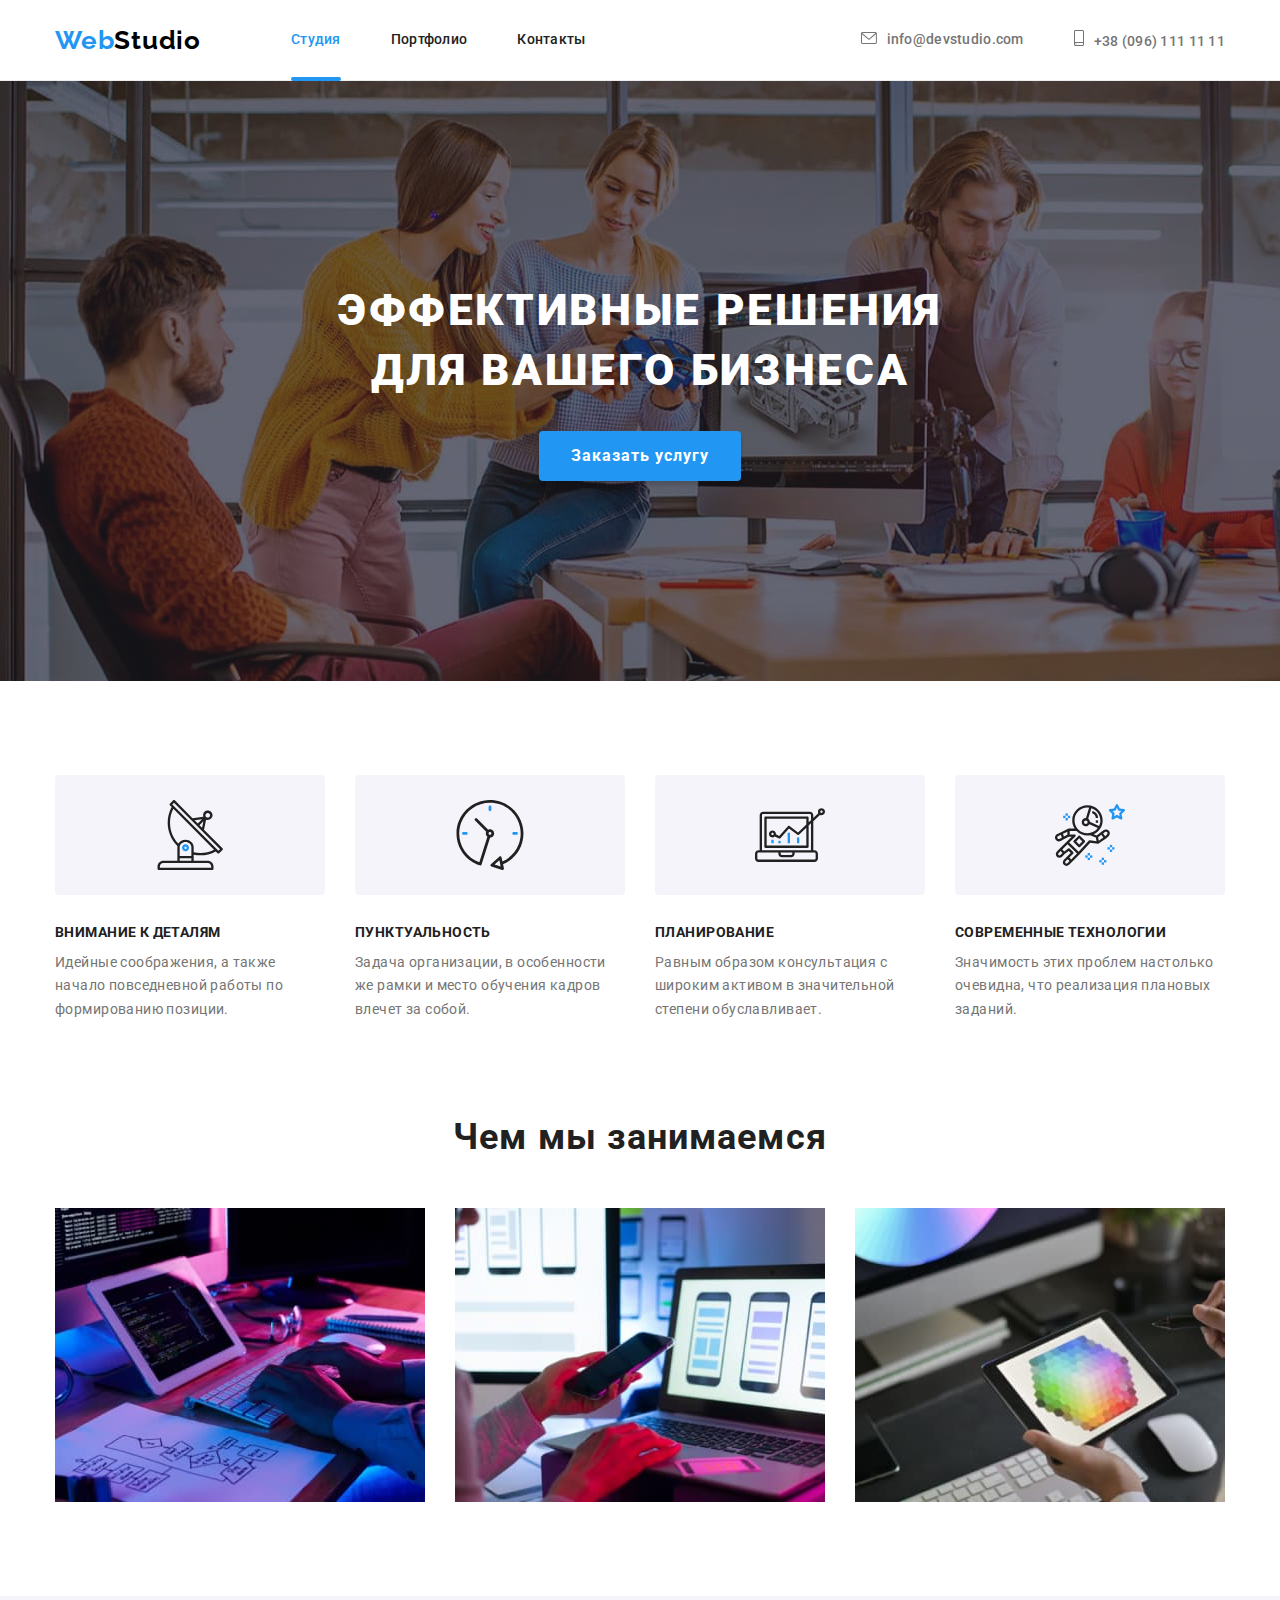
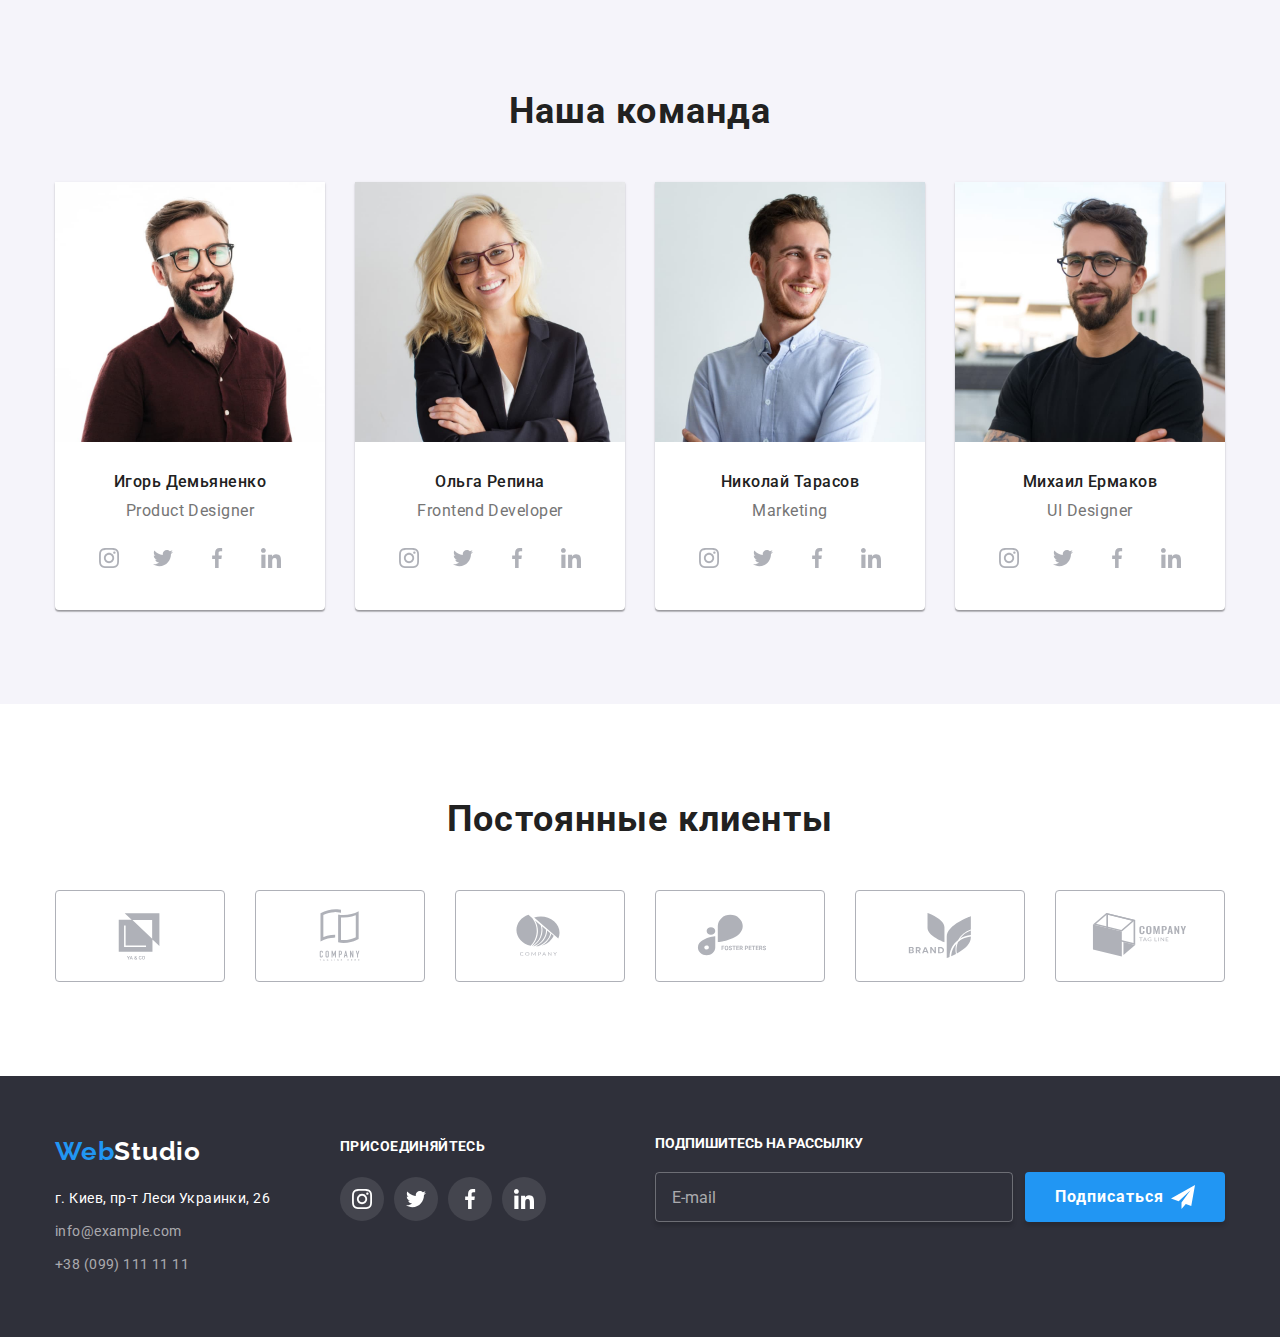
==== index.html @ 4496e3cc "commit" ====
<!DOCTYPE html>
<html lang="ru">
<head>
    <meta charset="UTF-8">
    <title>Document</title>
    <link rel="preconnect" href="https://fonts.googleapis.com">
    <link rel="preconnect" href="https://fonts.gstatic.com" crossorigin>
    <link href="https://fonts.googleapis.com/css2?family=Raleway:wght@700&family=Roboto:wght@400;500;700;900&display=swap" rel="stylesheet">
    <link rel="stylesheet" href="https://cdn.jsdelivr.net/npm/modern-normalize@1.1.0/modern-normalize.min.css">
    <link rel="stylesheet" href="./css/main.min.css">
</head>
<body>
    <!--HEADER-->
    <header class="page__header">
        <div class="container page__header-container"> 
            <nav class="page__nav">
                <a class="logo link" href="./index.html"><span class="page__logo">Web</span>Studio</a>
                <ul class="menu list">
                    <li class="menu__item">
                        <a class="menu__link link current" href="./index.html">Студия</a>
                    </li>
            
                    <li class="menu__item">
                        <a class="menu__link link" href="./portfolio.html">Портфолио</a>
                    </li>
                    <li class="menu__item">
                        <a class="menu__link link" href="">Контакты</a>
                    </li>
                </ul>
            </nav>
                <a class="contact__detail contact__margin link" href="mailto:info@devstudio.com"> 
                    <svg class="contact__icon" width="16" height="12">
                        <use href="./images/sprite.svg#icon-envelope"></use>
                    </svg>info@devstudio.com</a>
                <a class="contact__detail link" href="tel:+38(096)1111111">
                    <svg class="contact__icon" width="10" height="16">
                        <use href="./images/sprite.svg#icon-smartphone"></use>
                    </svg>+38 (096) 111 11 11</a>
        </div>
    </header>
    <main>
        <!--Секция "Заказать услугу"-->
        <section class="hero">
            <div class="container">
                <h1 class="hero__title">Эффективные решения<br>для вашего бизнеса</h1>
                <button class="hero__btn" type="button" data-modal-open>Заказать услугу</button>
            </div>
        </section>
        <!--Секция "Skills"-->
        <section class="description">
            <div class="container">
                <ul class="list description__list">
                    <li>
                        <div class="description__icon">
                            <svg width="70" height="70">
                                <use href="./images/sprite.svg#icon-Group"></use>
                            </svg>
                        </div>
                        <h3 class="description__title">Внимание к деталям</h3>
                        <p class="description__text">Идейные соображения, а также начало повседневной работы по формированию позиции.</p>
                    </li>
                    <li>
                        <div class="description__icon">
                            <svg  width="70" height="70">
                                <use href="./images/sprite.svg#icon-clock"></use>
                            </svg>
                        </div>
                        <h3 class="description__title">Пунктуальность</h3>
                        <p class="description__text">Задача организации, в особенности же рамки и место обучения кадров влечет за собой.</p>
                    </li>
                    <li>
                        <div class="description__icon">
                            <svg  width="70" height="70">
                                <use href="./images/sprite.svg#icon-diagram"></use>
                            </svg>
                        </div>
                        <h3 class="description__title">Планирование</h3>
                        <p class="description__text">Равным образом консультация с широким активом в значительной степени обуславливает.</p>
                    </li>
                    <li>
                        <div class="description__icon">
                            <svg  width="70" height="70">
                                <use href="./images/sprite.svg#icon-astronaut"></use>
                            </svg>
                        </div>
                        <h3 class="description__title">Современные технологии</h3>
                        <p class="description__text">Значимость этих проблем настолько очевидна, что реализация плановых заданий.</p>
                    </li>
                </ul>
            </div>
        </section>
        <!-- Секция "Чем мы занимаемся"-->
        <section class="work section">
            <div class="container">
                <h3 class="title">Чем мы занимаемся</h3>
                <ul class="list work__list">
                    <li>
                        <img src="./images/img1.jpg" alt="руки и клавиатура" width="370">
                    </li>
                    <li>
                        <img src="./images/img2.jpg" alt="телефон в руке на фоне ноутбука" width="370">
                    </li>
                    <li>
                        <img src="./images/img3.jpg" alt="планшет в руке" width="370">
                    </li>
                </ul>
            </div>
        </section>
        <!-- Секция "Наша команда"-->
        <section class="team">
            <div class="container">
                <h3 class="title">Наша команда</h3>
                <ul class="list team__list">
                    <li class="team__card">
                        <a class="link" href="">
                            <img src="./images/photo1.jpg" alt="Игорь Демьяненко" width="270">
                                <h3 class="team__name">Игорь Демьяненко</h3>
                                 <p class="team__profession" lang="en">Product Designer</p>
                        </a>
                            <ul class="social__list list">
                                <li class="social__item">
                                    <a class="social__link" href="">
                                        <svg class="social__icon" width="20" height="20">
                                            <use href="./images/sprite.svg#icon-instagram"></use>
                                        </svg>
                                    </a>
                                </li>
                                <li class="social__item">
                                    <a href="" class="social__link">
                                        <svg class="social__icon" width="20" height="20">
                                            <use href="./images/sprite.svg#icon-twitter"></use>
                                        </svg>
                                    </a>
                                </li>
                                <li class="social__item">
                                    <a href="" class="social__link">
                                        <svg class="social__icon" width="20" height="20">
                                            <use href="./images/sprite.svg#icon-facebook"></use>
                                        </svg>
                                    </a>
                                </li>
                                <li class="social__item">
                                    <a href="" class="social__link">
                                        <svg class="social__icon" width="20" height="20">
                                            <use href="./images/sprite.svg#icon-linkedin"></use>
                                        </svg>
                                    </a>
                                </li>
                            </ul>
                    </li>
                    <li class="team__card">
                        <a class="link" href="">
                            <img src="./images/photo2.jpg" alt="Ольга Репина" width="270">
                                <h3 class="team__name">Ольга Репина</h3>
                                 <p class="team__profession" lang="en">Frontend Developer</p>
                        </a>
                            <ul class="social__list list">
                                <li class="social__item">
                                    <a href="" class="social__link">
                                        <svg class="social__icon" width="20" height="20">
                                            <use href="./images/sprite.svg#icon-instagram"></use>
                                        </svg>
                                    </a>
                                </li>
                                <li class="social__item">
                                    <a href="" class="social__link">
                                        <svg class="social__icon" width="20" height="20">
                                            <use href="./images/sprite.svg#icon-twitter"></use>
                                        </svg>
                                    </a>
                                </li>
                                <li class="social__item">
                                    <a href="" class="social__link">
                                        <svg class="social__icon" width="20" height="20">
                                            <use href="./images/sprite.svg#icon-facebook"></use>
                                        </svg>
                                    </a>
                                </li>
                                <li class="social__item">
                                    <a href="" class="social__link">
                                        <svg class="social__icon" width="20" height="20">
                                            <use href="./images/sprite.svg#icon-linkedin"></use>
                                        </svg>
                                    </a>
                                </li>
                            </ul>
                    </li>
                    <li class="team__card">
                        <a class="link" href="">
                        <img src="./images/photo3.jpg" alt="Николай Тарасов" width="270">
                            <h3 class="team__name">Николай Тарасов</h3>
                            <p class="team__profession" lang="en">Marketing</p>
                        </a>
                            <ul class="social__list list">
                                <li class="social__item">
                                    <a href="" class="social__link">
                                        <svg class="social__icon" width="20" height="20">
                                            <use href="./images/sprite.svg#icon-instagram"></use>
                                        </svg>
                                    </a>
                                </li>
                                <li class="social__item">
                                    <a href="" class="social__link">
                                        <svg class="social__icon" width="20" height="20">
                                            <use href="./images/sprite.svg#icon-twitter"></use>
                                        </svg>
                                    </a>
                                </li>
                                <li class="social__item">
                                    <a href="" class="social__link">
                                        <svg class="social__icon" width="20" height="20">
                                            <use href="./images/sprite.svg#icon-facebook"></use>
                                        </svg>
                                    </a>
                                </li>
                                <li class="social__item">
                                    <a href="" class="social__link">
                                        <svg class="social__icon" width="20" height="20">
                                            <use href="./images/sprite.svg#icon-linkedin"></use>
                                        </svg>
                                    </a>
                                </li>
                            </ul>
                    </li>
                    <li class="team__card">
                        <a class="link" href="">
                            <img src="./images/photo4.jpg" alt="Михаил Ермаков" width="270">
                                <h3 class="team__name">Михаил Ермаков</h3>
                                <p class="team__profession" lang="en">UI Designer</p>
                        </a>
                            <ul class="social__list list">
                                <li class="social__item">
                                    <a href="" class="social__link">
                                        <svg class="social__icon" width="20" height="20">
                                            <use href="./images/sprite.svg#icon-instagram"></use>
                                        </svg>
                                    </a>
                                </li>
                                <li class="social__item">
                                    <a href="" class="social__link">
                                        <svg class="social__icon" width="20" height="20">
                                            <use href="./images/sprite.svg#icon-twitter"></use>
                                        </svg>
                                    </a>
                                </li>
                                <li class="social__item">
                                    <a href="" class="social__link">
                                        <svg class="social__icon" width="20" height="20">
                                            <use href="./images/sprite.svg#icon-facebook"></use>
                                        </svg>
                                    </a>
                                </li>
                                <li class="social__item">
                                    <a href="" class="social__link">
                                        <svg class="social__icon" width="20" height="20">
                                            <use href="./images/sprite.svg#icon-linkedin"></use>
                                        </svg>
                                    </a>
                                </li>
                            </ul>
                    </li>
                </ul>
            </div>
        </section>
        <section class="client">
            <div class="container">
                <h3 class="title">Постоянные клиенты</h3>
                <ul class="client__list list">
                    <li class="client__item">
                        <a href="" class="client__link">
                            <svg class="client__icon" width="106" height="60">
                                <use href="./images/sprite.svg#icon-Logo1"></use>
                            </svg>
                        </a>
                    </li>
                    <li class="client__item">
                        <a href="" class="client__link">
                            <svg class="client__icon" width="106" height="60">
                                <use href="./images/sprite.svg#icon-Logo2"></use>
                            </svg>
                        </a>
                    </li>
                    <li class="client__item">
                        <a href="" class="client__link">
                            <svg class="client__icon" width="106" height="60">
                                <use href="./images/sprite.svg#icon-Logo3"></use>
                            </svg>
                        </a>
                    </li>
                    <li class="client__item">
                        <a href="" class="client__link">
                            <svg class="client__icon" width="106" height="60">
                                <use href="./images/sprite.svg#icon-Logo4"></use>
                            </svg>
                        </a>
                    </li>
                    <li class="client__item">
                        <a href="" class="client__link">
                            <svg class="client__icon" width="106" height="60">
                                <use href="./images/sprite.svg#icon-Logo5"></use>
                            </svg>
                        </a>
                    </li>
                    <li class="client__item">
                        <a href="" class="client__link">
                            <svg class="client__icon" width="106" height="60">
                                <use href="./images/sprite.svg#icon-Logo6"></use>
                            </svg>
                        </a>
                    </li>
                </ul>
            </div>
        </section>
    </main>
    <!--Подвал-->
    <footer class="footer__color">
        <div class="container footer__box">
            <div class="">
                <a class="footer__logo link" href="./index.html"><span class="page__logo">Web</span>Studio</a>
            <address>
                <ul class="list">
                    <li class="footer__list">
                        <a class="link footer__link-light" href="">г. Киев, пр-т Леси Украинки, 26</a>
                    </li>
                    <li class="footer__list">
                        <a class="link footer__link-dark" href="mailto:info@example.com">info@example.com</a>
                    </li>
                    <li>
                        <a class="link footer__link-dark" href="tel:+38(099)1111111">+38 (099) 111 11 11</a>
                    </li>
                </ul>
            </address>
            </div>
            <div class="footer__box-social">
                <h3 class="footer__social-title">Присоединяйтесь</h3>
                <ul class="footer__social-list list">
                    <li class="social__item">
                        <a href="" class="footer__social-link">
                            <svg class="footer__social-icon" width="20" height="20">
                                <use href="./images/sprite.svg#icon-instagram"></use>
                            </svg>
                        </a>
                    </li>
                    <li class="social__item">
                        <a href="" class="footer__social-link">
                            <svg class="footer__social-icon" width="20" height="20">
                                <use href="./images/sprite.svg#icon-twitter"></use>
                            </svg>
                        </a>
                    </li>
                    <li class="social__item">
                        <a href="" class="footer__social-link">
                            <svg class="footer__social-icon" width="20" height="20">
                                <use href="./images/sprite.svg#icon-facebook"></use>
                            </svg>
                        </a>
                    </li>
                    <li class="social__item">
                        <a href="" class="footer__social-link">
                            <svg class="footer__social-icon" width="20" height="20">
                                <use href="./images/sprite.svg#icon-linkedin"></use>
                            </svg>
                        </a>
                    </li>
                </ul>
            </div>
        <div class="footer__wrapper">
            <p class="footer__mailing">Подпишитесь на рассылку</p>
            <form class="footer__email-wrapper">
                <input type="email" class="footer__email-form" name="Email" placeholder="E-mail" required autocomplete="off" />
                <button type="submit" class="footer__email-btn">Подписаться
                    <svg class="footer__email-icon" width="24" height="24">
                        <use href="./images/sprite.svg#send"></use>
                    </svg>
                </button>
            </form>
        </div>
        </div>
    </footer>
    <div class="backdrop is-hidden" data-modal>
        <form class="modal" autocomplete="off">
            <button class="modal__close-btn" data-modal-close>
                <svg class="modal__close-icon" width="18" height="18">
                    <use href="./images/sprite.svg#icon-close-modal"></use>
                </svg>
            </button>
                <p class="form__header">Оставьте свои данные, мы вам перезвоним</p>
                <label class="form__label">
                    <span class="label__text">Имя</span>
                    <span class="form__field">
                        <input type="text" class="form__input" name="Имя"  required
                pattern="[a-zA-Zа-яА-Я]+" minlength="2" />
                        <svg class="form__icon" width="18" height="18">
                            <use href="./images/sprite.svg#person"></use>
                        </svg>
                    </span>
                </label>
                <label class="form__label">
                    <span class="label__text">Телефон</span>
                    <span class="form__field">
                        <input type="tel" class="form__input" name="Телефон"  required maxlength="10" pattern="[0-9]{3}-[0-9]{3}-[0-9]{2}-[0-9]{2}"
                        title="xxx-xxx-xx-xx" />
                        <svg class="form__icon" width="18" height="18">
                            <use href="./images/sprite.svg#phone"></use>
                        </svg>
                    </span>
                </label>
                <label class="form__label">
                    <span class="label__text">Почта</span>
                    <span class="form__field">
                        <input type="email" class="form__input" name="Почта" required />
                        <svg class="form__icon" width="18" height="18">
                            <use href="./images/sprite.svg#email"></use>
                        </svg>
                    </span>
                </label>
                <label class="form__label">
                    <span class="label__text">Комментарий</span>
                    <textarea 
                    class="form__comment" 
                    name="Комментарий" 
                    placeholder="Введите текст">
                    </textarea>
                </label>
                <label class="deal__label">
                    <input class="deal__checkbox visually-hidden" type="checkbox" name="Договор" required />
                    Соглашаюсь с рассылкой и принимаю&nbsp;<a class="deal" href="">Условия договора</a>
                    <svg width="16" height="15" class="unchecked-icon">
                        <use href="./images/sprite.svg#choice"></use>
                    </svg>
                    <svg width="16" height="15" class="check-icon">
                        <use href="./images/sprite.svg#choice-check"></use>
                    </svg>
                </label>
                <button type="submit" class="modal__send-btn">Отправить</button>
        </form>
    </div>
    <script src="./js/modal.js"></script>
</body>
</html>
---- css/main.min.css ----
.container{width:1200px;margin-left:auto;margin-right:auto;padding-left:15px;padding-right:15px}.section{padding-bottom:94px}.title{font-weight:700;font-size:36px;line-height:1.17;text-align:center;letter-spacing:.03em;color:#212121;margin-bottom:50px}.hero{background-image:linear-gradient(rgba(47, 48, 58, 0.4), rgba(47, 48, 58, 0.4)),url(../images/bgimg.jpg);background-size:cover;background-color:#2f303a;text-align:center;padding-top:200px;padding-bottom:200px}.hero__title{font-weight:900;font-size:44px;line-height:1.36;text-align:center;letter-spacing:.06em;text-transform:uppercase;color:#fff}.hero__btn{margin-top:30px;min-width:200px;padding-top:10px;padding-left:32px;padding-bottom:10px;padding-right:32px;box-shadow:0px 4px 4px rgba(0,0,0,.15);border-radius:4px;border:0;font-weight:700;font-size:16px;line-height:1.88;letter-spacing:.06em;background:#2196f3;color:#fff;transition:background-color var(--time-and-function)}.hero__btn:hover,.hero__btn:focus{background-color:#188ce8}.description{padding-top:94px;padding-bottom:94px}.description__list{display:flex;gap:30px;flex-basis:calc((100% - 60px)/3)}.description__title{margin-bottom:10px;font-weight:700;font-size:14px;line-height:1.14;letter-spacing:.03em;text-transform:uppercase;color:#212121}.description__text{font-weight:400;font-size:14px;line-height:1.7;letter-spacing:.03em;color:#757575}.description__icon{display:flex;justify-content:center;align-items:center;margin-bottom:30px;width:270px;height:120px;background:#f5f4fa;border-radius:4px}.client{padding-top:94px;padding-bottom:94px;background-color:#fff}.client__list{display:flex;justify-content:center;gap:30px}.client__link{display:flex;align-items:center;justify-content:center;width:170px;height:92px;border:1px solid #afb1b8;border-radius:4px;color:#afb1b8;transition:border-color var(--time-and-function),color var(--time-and-function)}.client__link:hover,.client__link:focus{border:1px solid #2196f3;color:#2196f3}.client__icon{fill:currentColor}.work{padding-top:0}.work__list{display:flex;align-items:center;justify-content:center;flex-wrap:wrap;gap:30px}.team{background-color:#f5f4fa;padding-top:94px;padding-bottom:94px}.team__list{display:flex;align-items:center;justify-content:center;flex-wrap:wrap;gap:30px}.team__card{padding-bottom:30px;background:#fff;box-shadow:0px 1px 3px rgba(0,0,0,.12),0px 1px 1px rgba(0,0,0,.14),0px 2px 1px rgba(0,0,0,.2);border-radius:0px 0px 4px 4px}.team__name{padding-top:30px;margin-bottom:10px;text-align:center;font-weight:500;font-size:16px;line-height:1.19;letter-spacing:.03em;color:#212121}.team__profession{margin-bottom:16px;text-align:center;font-weight:400;font-size:16px;line-height:1.19;letter-spacing:.03em;color:#757575}.modal{position:relative;background-color:#fff;box-shadow:0px 1px 3px rgba(0,0,0,.12),0px 1px 1px rgba(0,0,0,.14),0px 2px 1px rgba(0,0,0,.2);border-radius:4px;width:528px;height:581px;padding:40px}.modal__close-btn{display:flex;justify-content:center;align-items:center;position:absolute;top:8px;right:8px;width:30px;height:30px;background-color:rgba(0,0,0,0);border:1px solid rgba(0,0,0,.1);border-radius:50%;transition:border-color var(--time-and-function)}.modal__close-btn:hover,.modal__close-btn:focus{border-color:#2196f3}.modal__close-icon{fill:#000;transition:fill var(--time-and-function)}.modal__close-btn:hover .modal__close-icon,.modal__close-btn:focus .modal__close-icon{fill:#2196f3}.form__header{font-weight:700;font-size:20px;line-height:1.15;letter-spacing:.03em;text-align:center;margin-bottom:12px}.form__label{display:flex;flex-direction:column}.label__text{font-weight:400;font-size:12px;line-height:1.17;letter-spacing:.01em;margin-bottom:4px;transition:color var(--time-and-function);color:#757575}.form__field{position:relative}.form__input{display:block;width:100%;height:40px;font-size:14px;line-height:1.14;margin-bottom:10px;outline:none;padding:12px 12px 12px 42px;border:1px solid rgba(33,33,33,.2);border-radius:4px;transition:color var(--time-and-function),border-color var(--time-and-function)}.form__input:focus-within,.form__input:hover{border-color:#2196f3;color:#2196f3}.form__icon{position:absolute;top:50%;left:12px;transform:translateY(-75%);transition:fill var(--time-and-function)}.form__input:focus-within+.form__icon,.form__input:hover+.form__icon{fill:#2196f3}.form__comment{border:1px solid rgba(33,33,33,.2);border-radius:4px;width:100%;height:120px;resize:none;padding:12px 16px;margin-bottom:20px;font-weight:400;font-size:14px;line-height:1.14;letter-spacing:.01em;outline:none;transition:color var(--time-and-function),border-color var(--time-and-function)}.form__label:focus-within .form__comment,.form__label:hover .form__comment{border-color:#2196f3;color:#2196f3}.deal{font-weight:400;font-size:14px;line-height:1.71;color:#2196f3}.deal__label{font-weight:400;font-size:14px;line-height:1.71;color:#757575;padding-left:35px;margin-bottom:30px;display:flex;position:relative;align-items:center}.check-icon{position:absolute;visibility:hidden;opacity:0;top:50%;left:13px;transform:translateY(-50%);transition:visibility var(--time-and-function),opacity var(--time-and-function)}.deal__checkbox:checked~.check-icon{visibility:visible;opacity:1}.unchecked-icon{position:absolute;opacity:1;top:50%;left:13px;transform:translateY(-50%);background-color:#fff;transition:visibility var(--time-and-function),opacity var(--time-and-function)}.deal__checkbox:checked~.unchecked-icon{visibility:hidden;opacity:0;transform:scale(0)}.modal__send-btn{display:flex;margin-left:auto;margin-right:auto;font-weight:700;font-size:16px;line-height:1.88;letter-spacing:.06em;color:#fff;background-color:#2196f3;border-radius:4px;border-color:rgba(0,0,0,0);padding:10px 55px;transition:background-color var(--time-and-function),box-shadow var(--time-and-function)}.modal__send-btn:hover,.modal__send-btn:focus{background-color:#188ce8;box-shadow:0px 4px 4px rgba(0,0,0,.15)}.portfolio__section{padding-top:94px;padding-bottom:94px}.portfolio__btn{display:flex;align-items:center;justify-content:center;flex-wrap:wrap;gap:8px;margin-bottom:50px}.modal__btn{padding-top:6px;padding-left:22px;padding-bottom:6px;padding-right:22px;border-radius:4px;border:0;font-weight:500;font-size:16px;line-height:1.88;letter-spacing:.06em;color:#212121;transition:color var(--time-and-function),background-color var(--time-and-function),box-shadow var(--time-and-function)}.modal__btn:hover,.modal__btn:focus{box-shadow:0px 3px 1px rgba(0,0,0,.1),0px 1px 2px rgba(0,0,0,.08),0px 2px 2px rgba(0,0,0,.12);border-radius:4px;background-color:#2196f3;color:#fff}.portfolio__list{margin-top:50px;display:flex;flex-wrap:wrap;gap:30px}.portfolio__item{background-color:#fff}.portfolio__link{position:relative;display:block}.portfolio__link:hover,.portfolio__link:focus{box-shadow:0px 1px 1px rgba(0,0,0,.12),0px 4px 4px rgba(0,0,0,.06),1px 4px 6px rgba(0,0,0,.16)}.overlay{position:absolute;top:0;display:block;padding:63px 24px;height:100%;width:100%;transform:translate(0, 100%);font-weight:400;font-size:18px;line-height:1.56;transition:transform var(--time-and-function);background-color:rgba(33,150,243,.9);color:#fff}.portfolio__link:hover .overlay,.portfolio__link:focus .overlay{transform:translate(0, 0)}.portfolio__img-wrapper{position:relative;overflow:hidden}.portfolio__item-wrapper{border:1px solid #ececec;border-top:none;padding:20px 24px}.portfolio__header{font-weight:700;font-size:18px;line-height:2;letter-spacing:.06em;color:#212121}.portfolio__descr{font-weight:400;font-size:16px;line-height:1.87;letter-spacing:.03em;color:#757575}.contact__icon{margin-right:10px;fill:currentColor}.contact__margin{margin-left:auto;margin-right:50px}.contact__detail{font-weight:500;font-size:14px;line-height:1.14;letter-spacing:.02em;color:#757575;transition:color var(--time-and-function)}.contact__detail:hover,.contact__detail:focus{color:#2196f3}.page__header{padding-top:0px;padding-bottom:0px}.logo{font-family:"Raleway",sans-serif;font-weight:700;font-size:26px;line-height:1.19;letter-spacing:.03em;color:#000}.page__logo{color:#2196f3}.page__header-container{display:flex;align-items:center}.page__nav{display:flex;align-items:center}.logo{margin-right:90px}.menu{display:flex;align-items:center}.menu__item:not(:last-child){margin-right:50px}.page__header{background:#fff}.menu__link{position:relative;font-weight:500;font-size:14px;line-height:1.14;letter-spacing:.02em;color:#212121;display:block;padding:32px 0;transition:color var(--time-and-function)}.menu__link:hover,.menu__link:focus{color:var(--accent-color)}.menu__link.current{color:#2196f3}.menu__link.current::after{position:absolute;display:block;bottom:-1px;height:4px;width:100%;content:"";background-color:#2196f3;border-radius:2px}.footer__logo{display:block;margin-bottom:20px;font-family:"Raleway",sans-serif;font-weight:700;font-size:26px;line-height:1.19;letter-spacing:.03em;color:#fff}.footer__color{padding-top:60px;padding-bottom:60px;background:#2f303a}.footer__list{margin-bottom:9px}.footer__link-dark{font-family:"Roboto",sans-serif;font-style:normal;font-weight:400;font-size:14px;line-height:1.7;letter-spacing:.03em;color:rgba(255,255,255,.6)}.footer__link-light{font-family:"Roboto",sans-serif;font-style:normal;font-weight:400;font-size:14px;line-height:1.7;letter-spacing:.03em;color:#fff}.footer__box{display:flex}.footer__box-social{margin-left:70px}.footer__social-list{display:flex;justify-content:center;gap:10px}.footer__social-title{margin-bottom:20px;font-family:"Roboto",sans-serif;font-style:normal;font-weight:700;font-size:14px;line-height:1.45;letter-spacing:.03em;text-transform:uppercase;color:#fff}.footer__social-link{display:flex;justify-content:center;align-items:center;width:44px;height:44px;border-radius:50%;background-color:rgba(255,255,255,.1);transition:background-color var(--time-and-function)}.footer__social-link:hover,.footer__social-link:focus{background-color:#2196f3}.footer__social-icon{fill:#fff}.footer__social-link:hover .footer__social-icon,.footer__social-link:focus .footer__social-icon{fill:#fff}.footer__wrapper:not(:last-child){margin-right:70px}.footer__wrapper:last-child{margin-left:auto}.footer__mailing{font-weight:700;font-size:14px;line-height:1.14;text-transform:uppercase;color:#fff;margin-bottom:20px}.footer__email-wrapper{display:flex}.footer__email-form{border:1px solid rgba(255,255,255,.3);box-shadow:0px 4px 4px rgba(0,0,0,.15);border-radius:4px;height:50px;width:358px;margin-right:12px;padding-left:16px;background-color:rgba(0,0,0,0);outline:none;color:#fff;transition:border-color var(--time-and-function)}.footer__email-form::placeholder{font-weight:400;font-size:16px;line-height:1.25;color:rgba(255,255,255,.6)}.footer__email-form:focus,.footer__email-form:hover{border-color:#2196f3}.footer__email-btn{display:flex;align-items:center;justify-content:space-between;width:200px;height:50px;padding:10px 28px;box-shadow:0px 4px 4px rgba(0,0,0,.15);border-radius:4px;font-weight:700;font-size:16px;line-height:1.88;letter-spacing:.06em;color:#fff;border-color:rgba(0,0,0,0);background:#2196f3;transition:background-color var(--time-and-function),box-shadow var(--time-and-function)}.footer__email-btn:hover,.footer__email-btn:focus{background-color:#188ce8;box-shadow:0px 4px 4px rgba(0,0,0,.15);color:#fff}.footer__email-icon{fill:currentColor}:root{--accent-color: #2196F3;--primary-font: "Roboto", sans-serif;--time-and-function: 250ms cubic-bezier(0.4, 0, 0.2, 1)}.social__list{display:flex;justify-content:center;gap:10px}.social__link{display:flex;justify-content:center;align-items:center;width:44px;height:44px;border-radius:50%;background-color:#fff;transition:background-color var(--time-and-function)}.social__link:hover,.social__link:focus{background-color:#2196f3}.social__icon{fill:#afb1b8}.social__link:hover .social__icon,.social__link:focus .social__icon{fill:#fff}.backdrop{position:fixed;display:flex;justify-content:center;align-items:center;top:0;left:0;z-index:100;width:100%;height:100%;background-color:rgba(0,0,0,.2);transition:opacity var(--time-and-function),visibility var(--time-and-function),transform var(--time-and-function)}.backdrop.is-hidden{visibility:hidden;opacity:0;pointer-events:none;transform:rotate(-90deg) scale(3)}.visually-hidden{position:absolute;width:1px;height:1px;margin:-1px;border:0;padding:0;white-space:nowrap;clip-path:inset(100%);clip:rect(0 0 0 0);overflow:hidden}h1,h2,h3,h4,p{margin-top:0;margin-bottom:0}ul,ol{margin-top:0;margin-bottom:0;margin-left:0;padding-inline-start:0px}img{display:block;max-width:100%;height:auto}button{cursor:pointer}.list{list-style:none}.link{text-decoration:none}body{font-family:var(--primary-font)}header{border-bottom:1px solid #ececec}/*# sourceMappingURL=main.min.css.map */
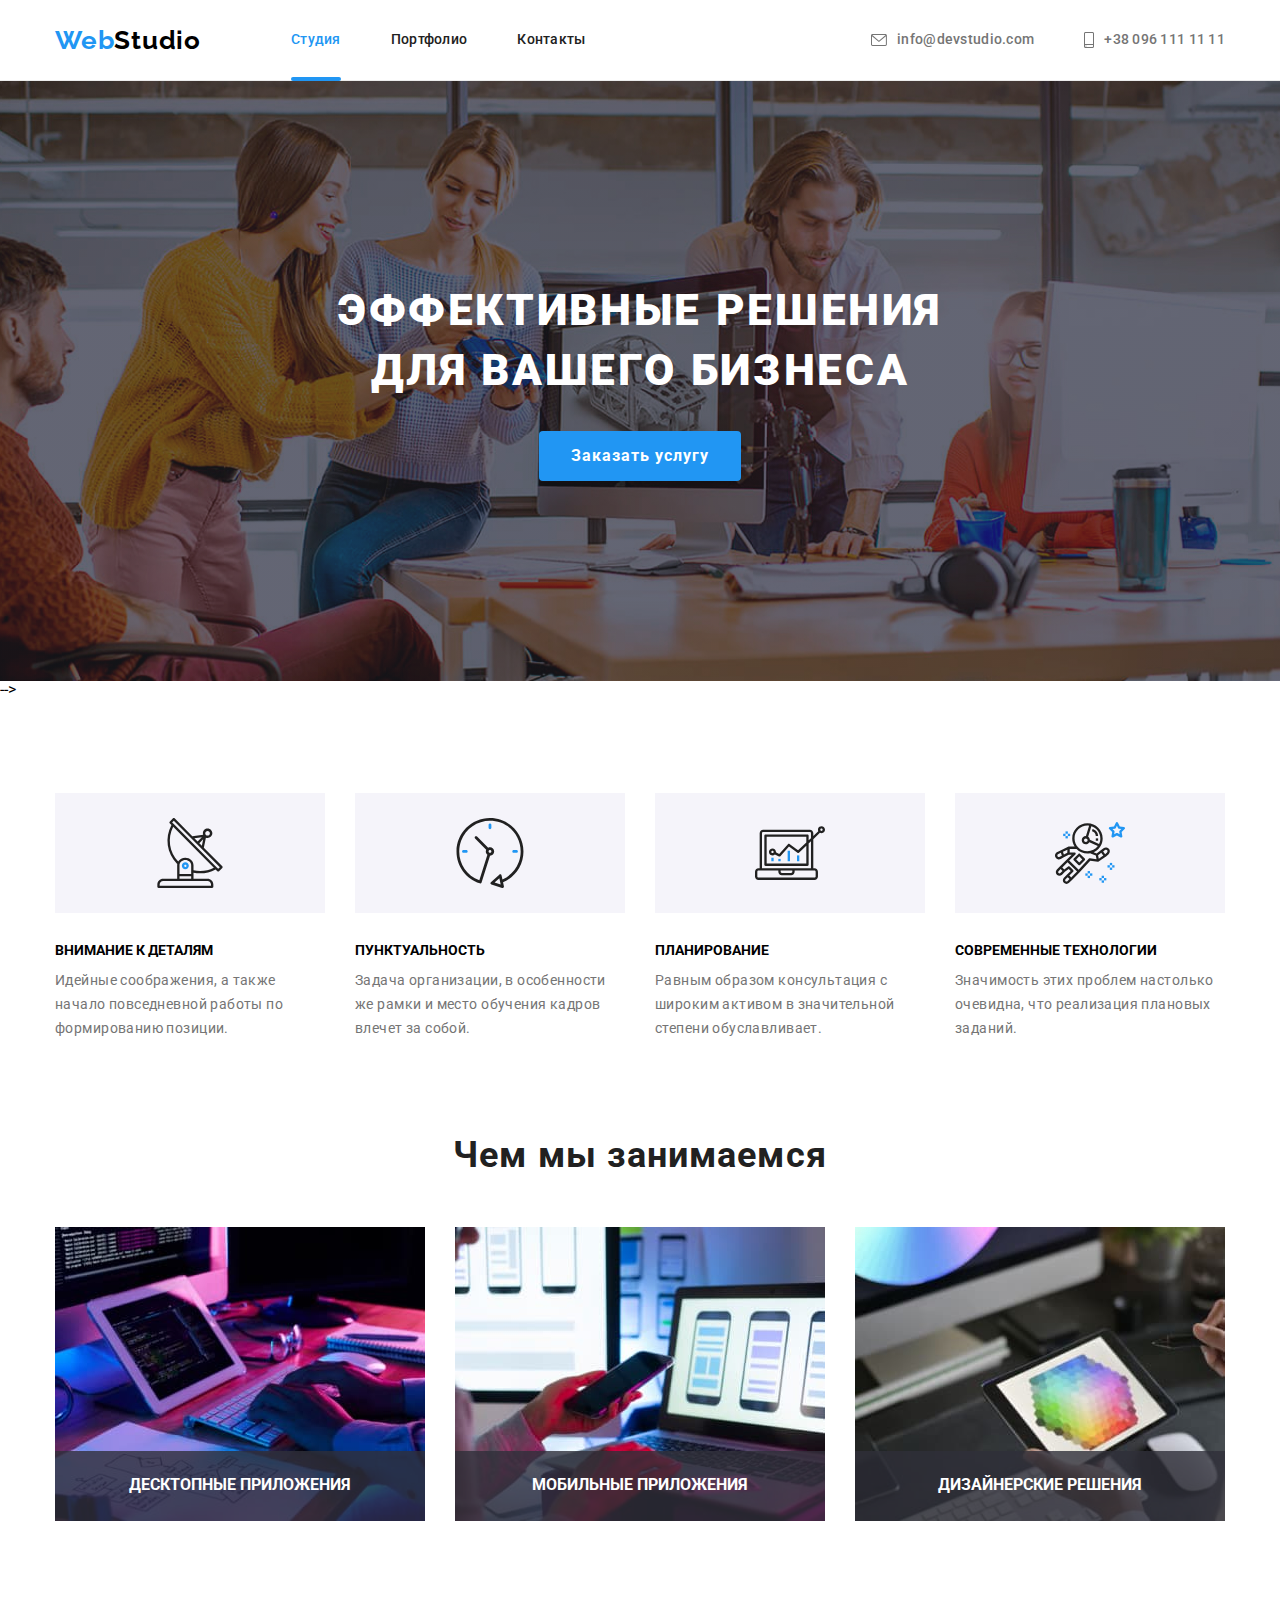
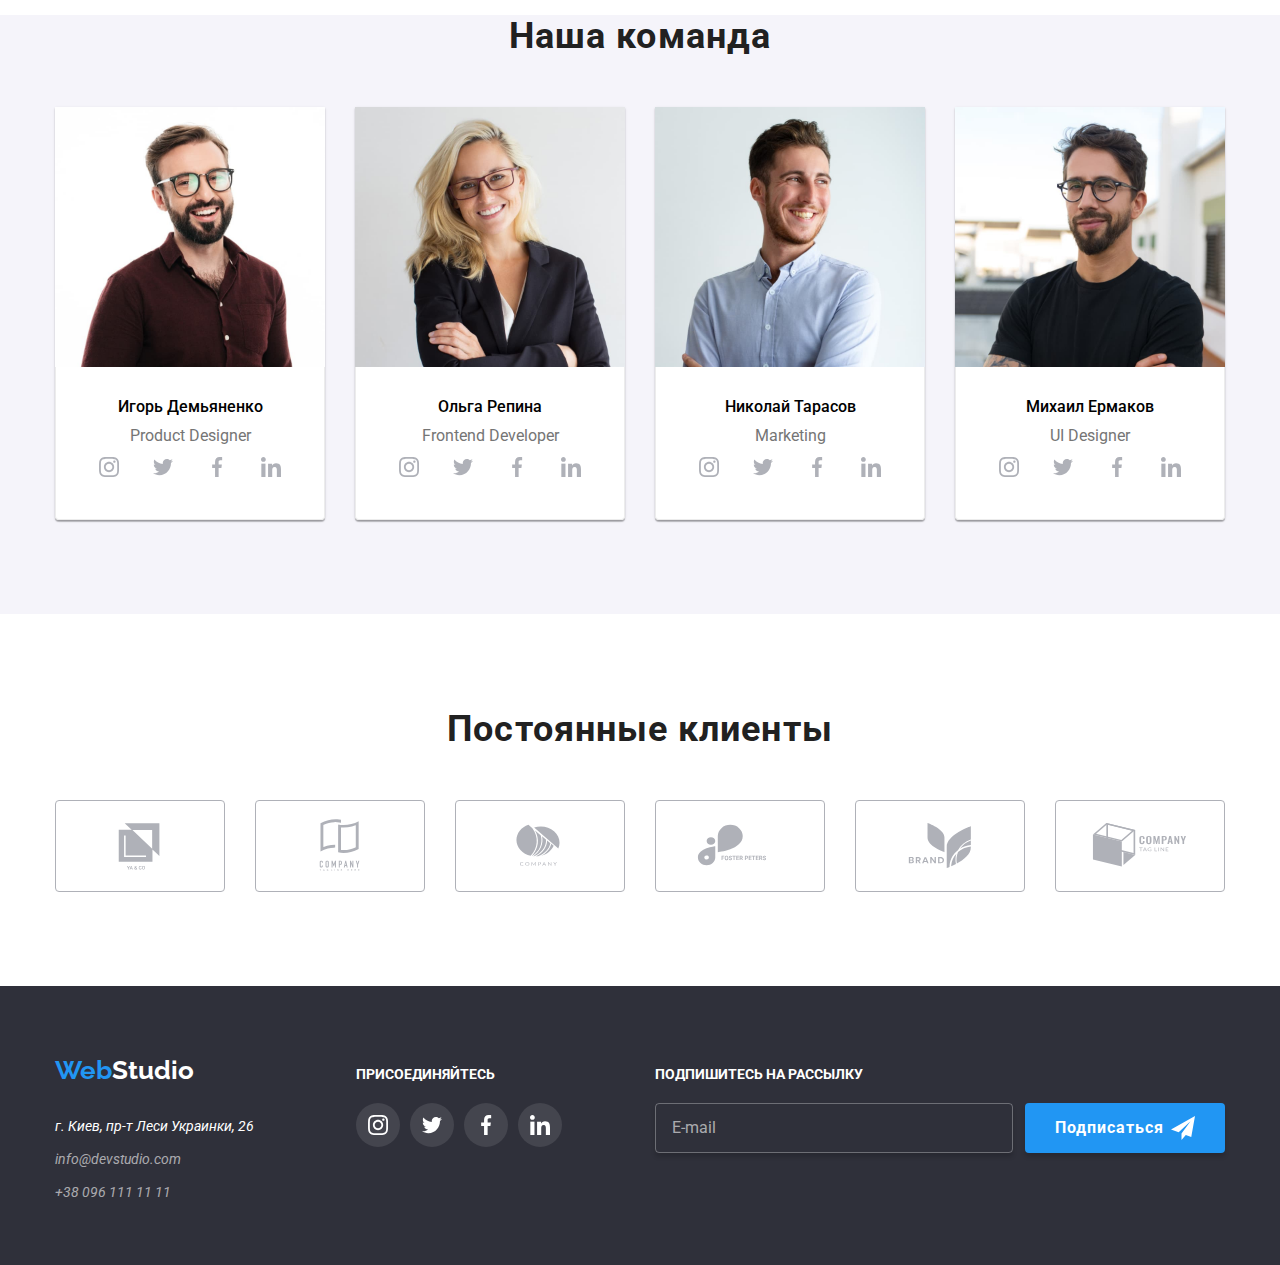
==== commit a97d6839: "finally" ====
--- a/index.html
+++ b/index.html
@@ -1,13 +1,15 @@
 <!DOCTYPE html>
 <html lang="ru">
 <head>
-    <meta charset="UTF-8">
-    <title>Document</title>
-    <link rel="preconnect" href="https://fonts.googleapis.com">
-    <link rel="preconnect" href="https://fonts.gstatic.com" crossorigin>
-    <link href="https://fonts.googleapis.com/css2?family=Raleway:wght@700&family=Roboto:wght@400;500;700;900&display=swap" rel="stylesheet">
-    <link rel="stylesheet" href="https://cdn.jsdelivr.net/npm/modern-normalize@1.1.0/modern-normalize.min.css">
-    <link rel="stylesheet" href="./css/main.min.css">
+    <meta charset="UTF-8" />
+    <meta http-equiv="X-UA-Compatible" content="IE=edge" />
+    <meta name="viewport" content="width=device-width, initial-scale=1.0" />
+    <title>Портфолио</title>
+    <link rel="preconnect" href="https://fonts.googleapis.com" />
+    <link rel="preconnect" href="https://fonts.gstatic.com" crossorigin />
+    <link href="https://fonts.googleapis.com/css2?family=Raleway:wght@700&family=Roboto:wght@400;500;700;900&display=swap" rel="stylesheet" />
+    <link rel="stylesheet" href="https://cdn.jsdelivr.net/npm/modern-normalize@1.1.0/modern-normalize.min.css" />
+    <link rel="stylesheet" href="./css/main.min.css" />
 </head>
 <body>
     <!--HEADER-->
@@ -19,7 +21,6 @@
                     <li class="menu__item">
                         <a class="menu__link link current" href="./index.html">Студия</a>
                     </li>
-            
                     <li class="menu__item">
                         <a class="menu__link link" href="./portfolio.html">Портфолио</a>
                     </li>
@@ -28,61 +29,100 @@
                     </li>
                 </ul>
             </nav>
-                <a class="contact__detail contact__margin link" href="mailto:info@devstudio.com"> 
-                    <svg class="contact__icon" width="16" height="12">
-                        <use href="./images/sprite.svg#icon-envelope"></use>
-                    </svg>info@devstudio.com</a>
-                <a class="contact__detail link" href="tel:+38(096)1111111">
-                    <svg class="contact__icon" width="10" height="16">
-                        <use href="./images/sprite.svg#icon-smartphone"></use>
-                    </svg>+38 (096) 111 11 11</a>
-        </div>
+            <button type="button" class="mobile-menu-btn" data-menu-open>
+                <svg class="mobile-menu-btn__icon" width="40" height="40">
+                    <use href="./images/sprite.svg#burger-icon"></use>
+                </svg>
+            </button>
+            <div class="mobile-menu-wrapper" data-menu>
+                <div class="container mobile-menu__container">
+                    <ul class="mobile-menu list">
+                        <li class="mobile-menu__item">
+                            <a href="./index.html" class="mobile-menu__link mobile-menu__link-current link">Студия</a>
+                        </li>
+                        <li class="mobile-menu__item">
+                            <a href="./portfolio.html" class="mobile-menu__link link">Портфолио</a>
+                        </li>
+                        <li class="mobile-menu__item">
+                            <a href="#footer" class="mobile-menu__link link ">Контакты</a>
+                        </li>
+                    </ul>
+                    <ul class="mobile-contacts list">
+                        <li class="mobile-contacts__item">
+                            <a href="tel:+380961111111" class="mobile-contacts__number-link link">+38 096 111 11 11</a>
+                        </li>
+                        <li class="mobile-contacts__item">
+                            <a href="mailto:info@devstudio.com" class="mobile-contacts__email-link link">info@devstudio.com</a>
+                        </li>
+                    </ul>
+                    <ul class="mobile-socials list">
+                        <li class="mobile-socials__item">
+                            <a href="" class="mobile-social__link link">Instagram</a>
+                        </li>
+                        <li class="mobile-socials__item">
+                            <a href="" class="mobile-social__link link">Twitter</a>
+                        </li>
+                        <li class="mobile-socials__item">
+                            <a href="" class="mobile-social__link link">Facebook</a>
+                        </li>
+                        <li class="mobile-socials__item">
+                            <a href="" class="mobile-social__link link">LinkedIn</a>
+                        </li>
+                    </ul>
+                    <button class="mobile-menu-close__btn" data-menu-close>
+                        <svg class="mobile-menu-close__icon" width="40" height="40">
+                            <use href="./images/sprite.svg#modal-close"></use>
+                        </svg>
+                    </button>
+                </div>
+            </div>
+            
+            <ul class="contact__list list">
+                <li class="contact__item">
+                    <a class="contact__link link" href="mailto:info@devstudio.com">
+                        <svg class="contact__icon" width="16px" height="12px">
+                            <use href="./images/sprite.svg#envelope"></use>
+                        </svg>
+                        info@devstudio.com</a>
+                </li>
+                <li class="contact__item">
+                    <a class="contact__link link" href="tel:+380961111111"><svg class="contact__icon" width="10px" height="16px">
+                            <use href="./images/sprite.svg#smartphone"></use>
+                        </svg>
+                        +38 096 111 11 11</a>
+                </li>
+            </ul>
+            </div>
     </header>
     <main>
         <!--Секция "Заказать услугу"-->
-        <section class="hero">
-            <div class="container">
-                <h1 class="hero__title">Эффективные решения<br>для вашего бизнеса</h1>
+         <section class="hero">
+            <div class="container hero__wrapper">
+                <h1 class="hero__title">Эффективные решения для вашего бизнеса</h1>
                 <button class="hero__btn" type="button" data-modal-open>Заказать услугу</button>
             </div>
-        </section>
+        </section> -->
         <!--Секция "Skills"-->
         <section class="description">
             <div class="container">
                 <ul class="list description__list">
-                    <li>
-                        <div class="description__icon">
-                            <svg width="70" height="70">
-                                <use href="./images/sprite.svg#icon-Group"></use>
-                            </svg>
-                        </div>
+                    <li class="description__item">
+                        
                         <h3 class="description__title">Внимание к деталям</h3>
                         <p class="description__text">Идейные соображения, а также начало повседневной работы по формированию позиции.</p>
                     </li>
-                    <li>
-                        <div class="description__icon">
-                            <svg  width="70" height="70">
-                                <use href="./images/sprite.svg#icon-clock"></use>
-                            </svg>
-                        </div>
+                    <li class="description__item">
+                        
                         <h3 class="description__title">Пунктуальность</h3>
                         <p class="description__text">Задача организации, в особенности же рамки и место обучения кадров влечет за собой.</p>
                     </li>
-                    <li>
-                        <div class="description__icon">
-                            <svg  width="70" height="70">
-                                <use href="./images/sprite.svg#icon-diagram"></use>
-                            </svg>
-                        </div>
+                    <li class="description__item">
+                        
                         <h3 class="description__title">Планирование</h3>
                         <p class="description__text">Равным образом консультация с широким активом в значительной степени обуславливает.</p>
                     </li>
-                    <li>
-                        <div class="description__icon">
-                            <svg  width="70" height="70">
-                                <use href="./images/sprite.svg#icon-astronaut"></use>
-                            </svg>
-                        </div>
+                    <li class="description__item">
+                        
                         <h3 class="description__title">Современные технологии</h3>
                         <p class="description__text">Значимость этих проблем настолько очевидна, что реализация плановых заданий.</p>
                     </li>
@@ -93,175 +133,255 @@
         <section class="work section">
             <div class="container">
                 <h3 class="title">Чем мы занимаемся</h3>
-                <ul class="list work__list">
-                    <li>
-                        <img src="./images/img1.jpg" alt="руки и клавиатура" width="370">
-                    </li>
-                    <li>
-                        <img src="./images/img2.jpg" alt="телефон в руке на фоне ноутбука" width="370">
-                    </li>
-                    <li>
-                        <img src="./images/img3.jpg" alt="планшет в руке" width="370">
+                <ul class="work__list list">
+                    <li class="work__item">
+                        <div class="work__wrapper">
+                            <img class="work-img"
+                                srcset="./images/section-box/box1@2x.jpg 2x" 
+                                src="./images/section-box/box1.jpg"
+                                alt="Планирование сайта" 
+                                height="294" 
+                                width="370" />
+                            <p class="work__header">Десктопные приложения</p>
+                        </div>
+                    </li>
+                    <li class="work__item">
+                        <div class="work__wrapper">
+                            <img class="work__img"
+                                srcset="./images/section-box/box2@2x.jpg 2x" 
+                                src="./images/section-box/box2.jpg" 
+                                alt="Оптимизация дял мобильного устройства" 
+                                height="294"
+                                width="370" />
+                            <p class="work__header">Мобильные приложения</p>
+                        </div>
+                    </li>
+                    <li class="work__item">
+                        <div class="work__wrapper">
+                            <img class="work__img"
+                                srcset="./images/section-box/box3@2x.jpg 2x" 
+                                src="./images/section-box/box3.jpg" 
+                                alt="Вибор цвета на планшете" 
+                                height="294" 
+                                width="370" />
+                            <p class="work__header">Дизайнерские решения</p>
+                        </div>
                     </li>
                 </ul>
             </div>
         </section>
         <!-- Секция "Наша команда"-->
-        <section class="team">
+        <section class="team section">
             <div class="container">
-                <h3 class="title">Наша команда</h3>
-                <ul class="list team__list">
-                    <li class="team__card">
-                        <a class="link" href="">
-                            <img src="./images/photo1.jpg" alt="Игорь Демьяненко" width="270">
-                                <h3 class="team__name">Игорь Демьяненко</h3>
-                                 <p class="team__profession" lang="en">Product Designer</p>
-                        </a>
+                <h2 class="title">Наша команда</h2>
+                <ul class="team__list list">
+                    <li class="team__member">
+                        <picture>
+                            <source srcset="./images/section-team/desktop/team1-desktop.jpg 1x,
+        									./images/section-team/desktop/team1-desktop@2x.jpg 2x
+        									" media="(min-width: 1200px)" />
+
+                            <source srcset="./images/section-team/tablet/team1-tablet.jpg 1x,
+        									./images/section-team/tablet/team1-tablet@2x.jpg 2x
+        									" media="(min-width: 768px)" />
+                                            
+                            <source srcset="./images/section-team/mobile/team1-mobile.jpg 1x,
+        									./images/section-team/mobile/team1-mobile@2x.jpg 2x
+        									" media="(max-width: 767px)" />
+        
+                            <img class="team__img" src="./images/section-team/mobile/team1-mobile.jpg" alt="Игорь Демьяненко" />
+                        </picture>
+                        <div class="team__wrapper">
+                            <h3 class="team__names">Игорь Демьяненко</h3>
+                            <p class="team__position" lang="en">Product Designer</p>
                             <ul class="social__list list">
                                 <li class="social__item">
-                                    <a class="social__link" href="">
-                                        <svg class="social__icon" width="20" height="20">
-                                            <use href="./images/sprite.svg#icon-instagram"></use>
-                                        </svg>
-                                    </a>
-                                </li>
-                                <li class="social__item">
-                                    <a href="" class="social__link">
-                                        <svg class="social__icon" width="20" height="20">
-                                            <use href="./images/sprite.svg#icon-twitter"></use>
-                                        </svg>
-                                    </a>
-                                </li>
-                                <li class="social__item">
-                                    <a href="" class="social__link">
-                                        <svg class="social__icon" width="20" height="20">
-                                            <use href="./images/sprite.svg#icon-facebook"></use>
-                                        </svg>
-                                    </a>
-                                </li>
-                                <li class="social__item">
-                                    <a href="" class="social__link">
-                                        <svg class="social__icon" width="20" height="20">
-                                            <use href="./images/sprite.svg#icon-linkedin"></use>
+                                    <a href="#" class="social__link link">
+                                        <svg class="social__icon" width="20px" height="20px">
+                                            <use href="./images/sprite.svg#instagram"></use>
+                                        </svg>
+                                    </a>
+                                </li>
+                                <li class="social__item">
+                                    <a href="#" class="social__link link">
+                                        <svg class="social__icon" width="20px" height="20px">
+                                            <use href="./images/sprite.svg#twitter"></use>
+                                        </svg>
+                                    </a>
+                                </li>
+                                <li class="social__item">
+                                    <a href="#" class="social__link link">
+                                        <svg class="social__icon" width="20px" height="20px">
+                                            <use href="./images/sprite.svg#facebook"></use>
+                                        </svg>
+                                    </a>
+                                </li>
+                                <li class="social__item">
+                                    <a href="#" class="social__link link">
+                                        <svg class="social__icon" width="20px" height="20px">
+                                            <use href="./images/sprite.svg#linkedin"></use>
                                         </svg>
                                     </a>
                                 </li>
                             </ul>
-                    </li>
-                    <li class="team__card">
-                        <a class="link" href="">
-                            <img src="./images/photo2.jpg" alt="Ольга Репина" width="270">
-                                <h3 class="team__name">Ольга Репина</h3>
-                                 <p class="team__profession" lang="en">Frontend Developer</p>
-                        </a>
+                        </div>
+                    </li>
+                    <li class="team__member">
+                        <picture>
+                            <source srcset="./images/section-team/desktop/team2-desktop.jpg 1x,
+        									./images/section-team/desktop/team2-desktop@2x.jpg 2x
+        									" media="(min-width: 1200px)" />
+        
+                            <source srcset="./images/section-team/tablet/team2-tablet.jpg 1x,
+        									./images/section-team/tablet/team2-tablet@2x.jpg 2x
+        									" media="(min-width: 768px)" />
+
+                            <source srcset="./images/section-team/mobile/team2-mobile.jpg 1x,
+        									./images/section-team/mobile/team2-mobile@2x.jpg 2x
+        									" media="(max-width: 767px)" />
+
+                            <img class="team__img" src="./images/section-team/mobile/team2-mobile.jpg" alt="Ольга Репина" />
+                        </picture>
+                        <div class="team__wrapper">
+                            <h3 class="team__names">Ольга Репина</h3>
+                            <p class="team__position" lang="en">Frontend Developer</p>
                             <ul class="social__list list">
                                 <li class="social__item">
-                                    <a href="" class="social__link">
-                                        <svg class="social__icon" width="20" height="20">
-                                            <use href="./images/sprite.svg#icon-instagram"></use>
-                                        </svg>
-                                    </a>
-                                </li>
-                                <li class="social__item">
-                                    <a href="" class="social__link">
-                                        <svg class="social__icon" width="20" height="20">
-                                            <use href="./images/sprite.svg#icon-twitter"></use>
-                                        </svg>
-                                    </a>
-                                </li>
-                                <li class="social__item">
-                                    <a href="" class="social__link">
-                                        <svg class="social__icon" width="20" height="20">
-                                            <use href="./images/sprite.svg#icon-facebook"></use>
-                                        </svg>
-                                    </a>
-                                </li>
-                                <li class="social__item">
-                                    <a href="" class="social__link">
-                                        <svg class="social__icon" width="20" height="20">
-                                            <use href="./images/sprite.svg#icon-linkedin"></use>
+                                    <a href="#" class="social__link link">
+                                        <svg class="social__icon" width="20px" height="20px">
+                                            <use href="./images/sprite.svg#instagram"></use>
+                                        </svg>
+                                    </a>
+                                </li>
+                                <li class="social__item">
+                                    <a href="#" class="social__link link">
+                                        <svg class="social__icon" width="20px" height="20px">
+                                            <use href="./images/sprite.svg#twitter"></use>
+                                        </svg>
+                                    </a>
+                                </li>
+                                <li class="social__item">
+                                    <a href="#" class="social__link link">
+                                        <svg class="social__icon" width="20px" height="20px">
+                                            <use href="./images/sprite.svg#facebook"></use>
+                                        </svg>
+                                    </a>
+                                </li>
+                                <li class="social__item">
+                                    <a href="#" class="social__link link">
+                                        <svg class="social__icon" width="20px" height="20px">
+                                            <use href="./images/sprite.svg#linkedin"></use>
                                         </svg>
                                     </a>
                                 </li>
                             </ul>
-                    </li>
-                    <li class="team__card">
-                        <a class="link" href="">
-                        <img src="./images/photo3.jpg" alt="Николай Тарасов" width="270">
-                            <h3 class="team__name">Николай Тарасов</h3>
-                            <p class="team__profession" lang="en">Marketing</p>
-                        </a>
+                        </div>
+                    </li>
+                    <li class="team__member">
+                        <picture>
+                            <source srcset="./images/section-team/desktop/team3-desktop.jpg 1x,
+        									./images/section-team/desktop/team3-desktop@2x.jpg 2x
+        									" media="(min-width: 1200px)" />
+        
+                            <source srcset="./images/section-team/tablet/team3-tablet.jpg 1x,
+        									./images/section-team/tablet/team3-tablet@2x.jpg 2x
+        									" media="(min-width: 768px)" />
+
+                            <source srcset="./images/section-team/mobile/team3-mobile.jpg 1x,
+        									./images/section-team/mobile/team3-mobile@2x.jpg 2x
+        									" media="(max-width: 767px)" />
+
+                            <img class="team__img" src="./images/section-team/mobile/team3-mobile.jpg" alt="Николай Тарасов" />
+                        </picture>
+                        <div class="team__wrapper">
+                            <h3 class="team__names">Николай Тарасов</h3>
+                            <p class="team__position" lang="en">Marketing</p>
                             <ul class="social__list list">
                                 <li class="social__item">
-                                    <a href="" class="social__link">
-                                        <svg class="social__icon" width="20" height="20">
-                                            <use href="./images/sprite.svg#icon-instagram"></use>
-                                        </svg>
-                                    </a>
-                                </li>
-                                <li class="social__item">
-                                    <a href="" class="social__link">
-                                        <svg class="social__icon" width="20" height="20">
-                                            <use href="./images/sprite.svg#icon-twitter"></use>
-                                        </svg>
-                                    </a>
-                                </li>
-                                <li class="social__item">
-                                    <a href="" class="social__link">
-                                        <svg class="social__icon" width="20" height="20">
-                                            <use href="./images/sprite.svg#icon-facebook"></use>
-                                        </svg>
-                                    </a>
-                                </li>
-                                <li class="social__item">
-                                    <a href="" class="social__link">
-                                        <svg class="social__icon" width="20" height="20">
-                                            <use href="./images/sprite.svg#icon-linkedin"></use>
+                                    <a href="#" class="social__link link">
+                                        <svg class="social__icon" width="20px" height="20px">
+                                            <use href="./images/sprite.svg#instagram"></use>
+                                        </svg>
+                                    </a>
+                                </li>
+                                <li class="social__item">
+                                    <a href="#" class="social__link link">
+                                        <svg class="social__icon" width="20px" height="20px">
+                                            <use href="./images/sprite.svg#twitter"></use>
+                                        </svg>
+                                    </a>
+                                </li>
+                                <li class="social__item">
+                                    <a href="#" class="social__link link">
+                                        <svg class="social__icon" width="20px" height="20px">
+                                            <use href="./images/sprite.svg#facebook"></use>
+                                        </svg>
+                                    </a>
+                                </li>
+                                <li class="social__item">
+                                    <a href="#" class="social__link link">
+                                        <svg class="social__icon" width="20px" height="20px">
+                                            <use href="./images/sprite.svg#linkedin"></use>
                                         </svg>
                                     </a>
                                 </li>
                             </ul>
-                    </li>
-                    <li class="team__card">
-                        <a class="link" href="">
-                            <img src="./images/photo4.jpg" alt="Михаил Ермаков" width="270">
-                                <h3 class="team__name">Михаил Ермаков</h3>
-                                <p class="team__profession" lang="en">UI Designer</p>
-                        </a>
+                        </div>
+                    </li>
+                    <li class="team__member">
+                        <picture>
+                            <source srcset="./images/section-team/desktop/team4-desktop.jpg 1x,
+        									./images/section-team/desktop/team4-desktop@2x.jpg 2x
+        									" media="(min-width: 1200px)" />
+        
+                            <source srcset="./images/section-team/tablet/team4-tablet.jpg 1x,
+        									./images/section-team/tablet/team4-tablet@2x.jpg 2x
+        									" media="(min-width: 768px)" />
+                            <source srcset="./images/section-team/mobile/team4-mobile.jpg 1x,
+        									./images/section-team/mobile/team4-mobile@2x.jpg 2x
+        									" media="(max-width: 767px)" />
+
+                            <img class="team__img" src="./images/section-team/mobile/team4-mobile.jpg" alt="Михаил Ермаков" />
+                        </picture>
+                        <div class="team__wrapper">
+                            <h3 class="team__names">Михаил Ермаков</h3>
+                            <p class="team__position" lang="en">UI Designer</p>
                             <ul class="social__list list">
                                 <li class="social__item">
-                                    <a href="" class="social__link">
-                                        <svg class="social__icon" width="20" height="20">
-                                            <use href="./images/sprite.svg#icon-instagram"></use>
-                                        </svg>
-                                    </a>
-                                </li>
-                                <li class="social__item">
-                                    <a href="" class="social__link">
-                                        <svg class="social__icon" width="20" height="20">
-                                            <use href="./images/sprite.svg#icon-twitter"></use>
-                                        </svg>
-                                    </a>
-                                </li>
-                                <li class="social__item">
-                                    <a href="" class="social__link">
-                                        <svg class="social__icon" width="20" height="20">
-                                            <use href="./images/sprite.svg#icon-facebook"></use>
-                                        </svg>
-                                    </a>
-                                </li>
-                                <li class="social__item">
-                                    <a href="" class="social__link">
-                                        <svg class="social__icon" width="20" height="20">
-                                            <use href="./images/sprite.svg#icon-linkedin"></use>
+                                    <a href="#" class="social__link link">
+                                        <svg class="social__icon" width="20px" height="20px">
+                                            <use href="./images/sprite.svg#instagram"></use>
+                                        </svg>
+                                    </a>
+                                </li>
+                                <li class="social__item">
+                                    <a href="#" class="social__link link">
+                                        <svg class="social__icon" width="20px" height="20px">
+                                            <use href="./images/sprite.svg#twitter"></use>
+                                        </svg>
+                                    </a>
+                                </li>
+                                <li class="social__item">
+                                    <a href="#" class="social__link link">
+                                        <svg class="social__icon" width="20px" height="20px">
+                                            <use href="./images/sprite.svg#facebook"></use>
+                                        </svg>
+                                    </a>
+                                </li>
+                                <li class="social__item">
+                                    <a href="#" class="social__link link">
+                                        <svg class="social__icon" width="20px" height="20px">
+                                            <use href="./images/sprite.svg#linkedin"></use>
                                         </svg>
                                     </a>
                                 </li>
                             </ul>
+                        </div>
                     </li>
                 </ul>
             </div>
         </section>
+        <!-- Секция "Постоянные клиенты"-->
         <section class="client">
             <div class="container">
                 <h3 class="title">Постоянные клиенты</h3>
@@ -269,42 +389,42 @@
                     <li class="client__item">
                         <a href="" class="client__link">
                             <svg class="client__icon" width="106" height="60">
-                                <use href="./images/sprite.svg#icon-Logo1"></use>
+                                <use href="./images/sprite.svg#company1"></use>
                             </svg>
                         </a>
                     </li>
                     <li class="client__item">
                         <a href="" class="client__link">
                             <svg class="client__icon" width="106" height="60">
-                                <use href="./images/sprite.svg#icon-Logo2"></use>
+                                <use href="./images/sprite.svg#company2"></use>
                             </svg>
                         </a>
                     </li>
                     <li class="client__item">
                         <a href="" class="client__link">
                             <svg class="client__icon" width="106" height="60">
-                                <use href="./images/sprite.svg#icon-Logo3"></use>
+                                <use href="./images/sprite.svg#company3"></use>
                             </svg>
                         </a>
                     </li>
                     <li class="client__item">
                         <a href="" class="client__link">
                             <svg class="client__icon" width="106" height="60">
-                                <use href="./images/sprite.svg#icon-Logo4"></use>
+                                <use href="./images/sprite.svg#company4"></use>
                             </svg>
                         </a>
                     </li>
                     <li class="client__item">
                         <a href="" class="client__link">
                             <svg class="client__icon" width="106" height="60">
-                                <use href="./images/sprite.svg#icon-Logo5"></use>
+                                <use href="./images/sprite.svg#company5"></use>
                             </svg>
                         </a>
                     </li>
                     <li class="client__item">
                         <a href="" class="client__link">
                             <svg class="client__icon" width="106" height="60">
-                                <use href="./images/sprite.svg#icon-Logo6"></use>
+                                <use href="./images/sprite.svg#company6"></use>
                             </svg>
                         </a>
                     </li>
@@ -313,68 +433,73 @@
         </section>
     </main>
     <!--Подвал-->
-    <footer class="footer__color">
-        <div class="container footer__box">
-            <div class="">
-                <a class="footer__logo link" href="./index.html"><span class="page__logo">Web</span>Studio</a>
-            <address>
-                <ul class="list">
-                    <li class="footer__list">
-                        <a class="link footer__link-light" href="">г. Киев, пр-т Леси Украинки, 26</a>
-                    </li>
-                    <li class="footer__list">
-                        <a class="link footer__link-dark" href="mailto:info@example.com">info@example.com</a>
-                    </li>
-                    <li>
-                        <a class="link footer__link-dark" href="tel:+38(099)1111111">+38 (099) 111 11 11</a>
+    <footer class="page__footer">
+        <div class="footer__wrapper container">
+            <div class="footer__item">
+                <a class="footer__logo" href="#" lang="en"><span class="page__logo">Web</span>Studio</a>
+                <address class="adress">
+                    <ul class="adress_list list">
+                        <li class="adress__item">
+                            <a class="adress__map link" href="https://goo.gl/maps/96DnFLnk3c7bB1Dx6" target="_blank"
+                                rel="noopener noreferrer">г. Киев, пр-т Леси Украинки, 26</a>
+                        </li>
+                        <li class="adress__item">
+                            <a class="adress__link link" href="mailto:info@devstudio.com">info@devstudio.com</a>
+                        </li>
+                        <li class="adress__item">
+                            <a class="adress__link link" href="tel:+380961111111">+38 096 111 11 11</a>
+                        </li>
+                    </ul>
+                </address>
+            </div>
+            <div class="footer__item">
+                <p class="footer__paragraph">присоединяйтесь</p>
+                <ul class="social__list list social__list_footer">
+                    <li class="social__item">
+                        <a href="#" class="social__footer-link link">
+                            <svg class="social__footer-icon" width="20px" height="20px">
+                                <use href="./images/sprite.svg#instagram"></use>
+                            </svg>
+                        </a>
+                    </li>
+                    <li class="social__item">
+                        <a href="#" class="social__footer-link link">
+                            <svg class="social__footer-icon" width="20px" height="20px">
+                                <use href="./images/sprite.svg#twitter"></use>
+                            </svg>
+                        </a>
+                    </li>
+                    <li class="social__item">
+                        <a href="#" class="social__footer-link link">
+                            <svg class="social__footer-icon" width="20px" height="20px">
+                                <use href="./images/sprite.svg#facebook"></use>
+                            </svg>
+                        </a>
+                    </li>
+                    <li class="social__item">
+                        <a href="#" class="social__footer-link link">
+                            <svg class="social__footer-icon" width="20px" height="20px">
+                                <use href="./images/sprite.svg#linkedin"></use>
+                            </svg>
+                        </a>
                     </li>
                 </ul>
-            </address>
-            </div>
-            <div class="footer__box-social">
-                <h3 class="footer__social-title">Присоединяйтесь</h3>
-                <ul class="footer__social-list list">
-                    <li class="social__item">
-                        <a href="" class="footer__social-link">
-                            <svg class="footer__social-icon" width="20" height="20">
-                                <use href="./images/sprite.svg#icon-instagram"></use>
-                            </svg>
-                        </a>
-                    </li>
-                    <li class="social__item">
-                        <a href="" class="footer__social-link">
-                            <svg class="footer__social-icon" width="20" height="20">
-                                <use href="./images/sprite.svg#icon-twitter"></use>
-                            </svg>
-                        </a>
-                    </li>
-                    <li class="social__item">
-                        <a href="" class="footer__social-link">
-                            <svg class="footer__social-icon" width="20" height="20">
-                                <use href="./images/sprite.svg#icon-facebook"></use>
-                            </svg>
-                        </a>
-                    </li>
-                    <li class="social__item">
-                        <a href="" class="footer__social-link">
-                            <svg class="footer__social-icon" width="20" height="20">
-                                <use href="./images/sprite.svg#icon-linkedin"></use>
-                            </svg>
-                        </a>
-                    </li>
-                </ul>
-            </div>
-        <div class="footer__wrapper">
-            <p class="footer__mailing">Подпишитесь на рассылку</p>
-            <form class="footer__email-wrapper">
-                <input type="email" class="footer__email-form" name="Email" placeholder="E-mail" required autocomplete="off" />
-                <button type="submit" class="footer__email-btn">Подписаться
-                    <svg class="footer__email-icon" width="24" height="24">
-                        <use href="./images/sprite.svg#send"></use>
-                    </svg>
-                </button>
-            </form>
-        </div>
+            </div>
+            <div class="footer__item">
+                <p class="footer__paragraph">Подпишитесь на рассылку</p>
+                <form class="footer__email-wrapper">
+                    <input class="footer__form" 
+                                type="email"  
+                                name="Email"
+                                placeholder="E-mail" 
+                                required autocomplete="off" />
+                        <button type="submit" class="footer__email-btn">Подписаться
+                        <svg class="footer__email-icon" width="24" height="24">
+                            <use href="./images/icons/icons.svg#send"></use>
+                        </svg>
+                    </button>
+                </form>
+            </div>
         </div>
     </footer>
     <div class="backdrop is-hidden" data-modal>
@@ -388,8 +513,11 @@
                 <label class="form__label">
                     <span class="label__text">Имя</span>
                     <span class="form__field">
-                        <input type="text" class="form__input" name="Имя"  required
-                pattern="[a-zA-Zа-яА-Я]+" minlength="2" />
+                        <input class="form__input"
+                                type="text"  
+                                name="Имя"  
+                                required pattern="[a-zA-Zа-яА-Я]+" 
+                                minlength="2" />
                         <svg class="form__icon" width="18" height="18">
                             <use href="./images/sprite.svg#person"></use>
                         </svg>
@@ -398,8 +526,12 @@
                 <label class="form__label">
                     <span class="label__text">Телефон</span>
                     <span class="form__field">
-                        <input type="tel" class="form__input" name="Телефон"  required maxlength="10" pattern="[0-9]{3}-[0-9]{3}-[0-9]{2}-[0-9]{2}"
-                        title="xxx-xxx-xx-xx" />
+                        <input class="form__input" 
+                                type="tel"  
+                                name="Телефон"  
+                                required maxlength="10" 
+                                pattern="[0-9]{3}-[0-9]{3}-[0-9]{2}-[0-9]{2}"
+                                title="xxx-xxx-xx-xx" />
                         <svg class="form__icon" width="18" height="18">
                             <use href="./images/sprite.svg#phone"></use>
                         </svg>
@@ -408,7 +540,10 @@
                 <label class="form__label">
                     <span class="label__text">Почта</span>
                     <span class="form__field">
-                        <input type="email" class="form__input" name="Почта" required />
+                        <input class="form__input"
+                                type="email"  
+                                name="Почта" 
+                                required />
                         <svg class="form__icon" width="18" height="18">
                             <use href="./images/sprite.svg#email"></use>
                         </svg>
@@ -416,11 +551,7 @@
                 </label>
                 <label class="form__label">
                     <span class="label__text">Комментарий</span>
-                    <textarea 
-                    class="form__comment" 
-                    name="Комментарий" 
-                    placeholder="Введите текст">
-                    </textarea>
+                    <textarea class="form__comment" name="Комментарий" placeholder="Введите текст"></textarea>
                 </label>
                 <label class="deal__label">
                     <input class="deal__checkbox visually-hidden" type="checkbox" name="Договор" required />
@@ -433,8 +564,9 @@
                     </svg>
                 </label>
                 <button type="submit" class="modal__send-btn">Отправить</button>
-        </form>
-    </div>
+        </form>-->
+    </div> 
+    <script src="./js/mobile-menu.js"></script>
     <script src="./js/modal.js"></script>
 </body>
 </html>--- a/css/main.min.css
+++ b/css/main.min.css
@@ -1 +1 @@
-.container{width:1200px;margin-left:auto;margin-right:auto;padding-left:15px;padding-right:15px}.section{padding-bottom:94px}.title{font-weight:700;font-size:36px;line-height:1.17;text-align:center;letter-spacing:.03em;color:#212121;margin-bottom:50px}.hero{background-image:linear-gradient(rgba(47, 48, 58, 0.4), rgba(47, 48, 58, 0.4)),url(../images/bgimg.jpg);background-size:cover;background-color:#2f303a;text-align:center;padding-top:200px;padding-bottom:200px}.hero__title{font-weight:900;font-size:44px;line-height:1.36;text-align:center;letter-spacing:.06em;text-transform:uppercase;color:#fff}.hero__btn{margin-top:30px;min-width:200px;padding-top:10px;padding-left:32px;padding-bottom:10px;padding-right:32px;box-shadow:0px 4px 4px rgba(0,0,0,.15);border-radius:4px;border:0;font-weight:700;font-size:16px;line-height:1.88;letter-spacing:.06em;background:#2196f3;color:#fff;transition:background-color var(--time-and-function)}.hero__btn:hover,.hero__btn:focus{background-color:#188ce8}.description{padding-top:94px;padding-bottom:94px}.description__list{display:flex;gap:30px;flex-basis:calc((100% - 60px)/3)}.description__title{margin-bottom:10px;font-weight:700;font-size:14px;line-height:1.14;letter-spacing:.03em;text-transform:uppercase;color:#212121}.description__text{font-weight:400;font-size:14px;line-height:1.7;letter-spacing:.03em;color:#757575}.description__icon{display:flex;justify-content:center;align-items:center;margin-bottom:30px;width:270px;height:120px;background:#f5f4fa;border-radius:4px}.client{padding-top:94px;padding-bottom:94px;background-color:#fff}.client__list{display:flex;justify-content:center;gap:30px}.client__link{display:flex;align-items:center;justify-content:center;width:170px;height:92px;border:1px solid #afb1b8;border-radius:4px;color:#afb1b8;transition:border-color var(--time-and-function),color var(--time-and-function)}.client__link:hover,.client__link:focus{border:1px solid #2196f3;color:#2196f3}.client__icon{fill:currentColor}.work{padding-top:0}.work__list{display:flex;align-items:center;justify-content:center;flex-wrap:wrap;gap:30px}.team{background-color:#f5f4fa;padding-top:94px;padding-bottom:94px}.team__list{display:flex;align-items:center;justify-content:center;flex-wrap:wrap;gap:30px}.team__card{padding-bottom:30px;background:#fff;box-shadow:0px 1px 3px rgba(0,0,0,.12),0px 1px 1px rgba(0,0,0,.14),0px 2px 1px rgba(0,0,0,.2);border-radius:0px 0px 4px 4px}.team__name{padding-top:30px;margin-bottom:10px;text-align:center;font-weight:500;font-size:16px;line-height:1.19;letter-spacing:.03em;color:#212121}.team__profession{margin-bottom:16px;text-align:center;font-weight:400;font-size:16px;line-height:1.19;letter-spacing:.03em;color:#757575}.modal{position:relative;background-color:#fff;box-shadow:0px 1px 3px rgba(0,0,0,.12),0px 1px 1px rgba(0,0,0,.14),0px 2px 1px rgba(0,0,0,.2);border-radius:4px;width:528px;height:581px;padding:40px}.modal__close-btn{display:flex;justify-content:center;align-items:center;position:absolute;top:8px;right:8px;width:30px;height:30px;background-color:rgba(0,0,0,0);border:1px solid rgba(0,0,0,.1);border-radius:50%;transition:border-color var(--time-and-function)}.modal__close-btn:hover,.modal__close-btn:focus{border-color:#2196f3}.modal__close-icon{fill:#000;transition:fill var(--time-and-function)}.modal__close-btn:hover .modal__close-icon,.modal__close-btn:focus .modal__close-icon{fill:#2196f3}.form__header{font-weight:700;font-size:20px;line-height:1.15;letter-spacing:.03em;text-align:center;margin-bottom:12px}.form__label{display:flex;flex-direction:column}.label__text{font-weight:400;font-size:12px;line-height:1.17;letter-spacing:.01em;margin-bottom:4px;transition:color var(--time-and-function);color:#757575}.form__field{position:relative}.form__input{display:block;width:100%;height:40px;font-size:14px;line-height:1.14;margin-bottom:10px;outline:none;padding:12px 12px 12px 42px;border:1px solid rgba(33,33,33,.2);border-radius:4px;transition:color var(--time-and-function),border-color var(--time-and-function)}.form__input:focus-within,.form__input:hover{border-color:#2196f3;color:#2196f3}.form__icon{position:absolute;top:50%;left:12px;transform:translateY(-75%);transition:fill var(--time-and-function)}.form__input:focus-within+.form__icon,.form__input:hover+.form__icon{fill:#2196f3}.form__comment{border:1px solid rgba(33,33,33,.2);border-radius:4px;width:100%;height:120px;resize:none;padding:12px 16px;margin-bottom:20px;font-weight:400;font-size:14px;line-height:1.14;letter-spacing:.01em;outline:none;transition:color var(--time-and-function),border-color var(--time-and-function)}.form__label:focus-within .form__comment,.form__label:hover .form__comment{border-color:#2196f3;color:#2196f3}.deal{font-weight:400;font-size:14px;line-height:1.71;color:#2196f3}.deal__label{font-weight:400;font-size:14px;line-height:1.71;color:#757575;padding-left:35px;margin-bottom:30px;display:flex;position:relative;align-items:center}.check-icon{position:absolute;visibility:hidden;opacity:0;top:50%;left:13px;transform:translateY(-50%);transition:visibility var(--time-and-function),opacity var(--time-and-function)}.deal__checkbox:checked~.check-icon{visibility:visible;opacity:1}.unchecked-icon{position:absolute;opacity:1;top:50%;left:13px;transform:translateY(-50%);background-color:#fff;transition:visibility var(--time-and-function),opacity var(--time-and-function)}.deal__checkbox:checked~.unchecked-icon{visibility:hidden;opacity:0;transform:scale(0)}.modal__send-btn{display:flex;margin-left:auto;margin-right:auto;font-weight:700;font-size:16px;line-height:1.88;letter-spacing:.06em;color:#fff;background-color:#2196f3;border-radius:4px;border-color:rgba(0,0,0,0);padding:10px 55px;transition:background-color var(--time-and-function),box-shadow var(--time-and-function)}.modal__send-btn:hover,.modal__send-btn:focus{background-color:#188ce8;box-shadow:0px 4px 4px rgba(0,0,0,.15)}.portfolio__section{padding-top:94px;padding-bottom:94px}.portfolio__btn{display:flex;align-items:center;justify-content:center;flex-wrap:wrap;gap:8px;margin-bottom:50px}.modal__btn{padding-top:6px;padding-left:22px;padding-bottom:6px;padding-right:22px;border-radius:4px;border:0;font-weight:500;font-size:16px;line-height:1.88;letter-spacing:.06em;color:#212121;transition:color var(--time-and-function),background-color var(--time-and-function),box-shadow var(--time-and-function)}.modal__btn:hover,.modal__btn:focus{box-shadow:0px 3px 1px rgba(0,0,0,.1),0px 1px 2px rgba(0,0,0,.08),0px 2px 2px rgba(0,0,0,.12);border-radius:4px;background-color:#2196f3;color:#fff}.portfolio__list{margin-top:50px;display:flex;flex-wrap:wrap;gap:30px}.portfolio__item{background-color:#fff}.portfolio__link{position:relative;display:block}.portfolio__link:hover,.portfolio__link:focus{box-shadow:0px 1px 1px rgba(0,0,0,.12),0px 4px 4px rgba(0,0,0,.06),1px 4px 6px rgba(0,0,0,.16)}.overlay{position:absolute;top:0;display:block;padding:63px 24px;height:100%;width:100%;transform:translate(0, 100%);font-weight:400;font-size:18px;line-height:1.56;transition:transform var(--time-and-function);background-color:rgba(33,150,243,.9);color:#fff}.portfolio__link:hover .overlay,.portfolio__link:focus .overlay{transform:translate(0, 0)}.portfolio__img-wrapper{position:relative;overflow:hidden}.portfolio__item-wrapper{border:1px solid #ececec;border-top:none;padding:20px 24px}.portfolio__header{font-weight:700;font-size:18px;line-height:2;letter-spacing:.06em;color:#212121}.portfolio__descr{font-weight:400;font-size:16px;line-height:1.87;letter-spacing:.03em;color:#757575}.contact__icon{margin-right:10px;fill:currentColor}.contact__margin{margin-left:auto;margin-right:50px}.contact__detail{font-weight:500;font-size:14px;line-height:1.14;letter-spacing:.02em;color:#757575;transition:color var(--time-and-function)}.contact__detail:hover,.contact__detail:focus{color:#2196f3}.page__header{padding-top:0px;padding-bottom:0px}.logo{font-family:"Raleway",sans-serif;font-weight:700;font-size:26px;line-height:1.19;letter-spacing:.03em;color:#000}.page__logo{color:#2196f3}.page__header-container{display:flex;align-items:center}.page__nav{display:flex;align-items:center}.logo{margin-right:90px}.menu{display:flex;align-items:center}.menu__item:not(:last-child){margin-right:50px}.page__header{background:#fff}.menu__link{position:relative;font-weight:500;font-size:14px;line-height:1.14;letter-spacing:.02em;color:#212121;display:block;padding:32px 0;transition:color var(--time-and-function)}.menu__link:hover,.menu__link:focus{color:var(--accent-color)}.menu__link.current{color:#2196f3}.menu__link.current::after{position:absolute;display:block;bottom:-1px;height:4px;width:100%;content:"";background-color:#2196f3;border-radius:2px}.footer__logo{display:block;margin-bottom:20px;font-family:"Raleway",sans-serif;font-weight:700;font-size:26px;line-height:1.19;letter-spacing:.03em;color:#fff}.footer__color{padding-top:60px;padding-bottom:60px;background:#2f303a}.footer__list{margin-bottom:9px}.footer__link-dark{font-family:"Roboto",sans-serif;font-style:normal;font-weight:400;font-size:14px;line-height:1.7;letter-spacing:.03em;color:rgba(255,255,255,.6)}.footer__link-light{font-family:"Roboto",sans-serif;font-style:normal;font-weight:400;font-size:14px;line-height:1.7;letter-spacing:.03em;color:#fff}.footer__box{display:flex}.footer__box-social{margin-left:70px}.footer__social-list{display:flex;justify-content:center;gap:10px}.footer__social-title{margin-bottom:20px;font-family:"Roboto",sans-serif;font-style:normal;font-weight:700;font-size:14px;line-height:1.45;letter-spacing:.03em;text-transform:uppercase;color:#fff}.footer__social-link{display:flex;justify-content:center;align-items:center;width:44px;height:44px;border-radius:50%;background-color:rgba(255,255,255,.1);transition:background-color var(--time-and-function)}.footer__social-link:hover,.footer__social-link:focus{background-color:#2196f3}.footer__social-icon{fill:#fff}.footer__social-link:hover .footer__social-icon,.footer__social-link:focus .footer__social-icon{fill:#fff}.footer__wrapper:not(:last-child){margin-right:70px}.footer__wrapper:last-child{margin-left:auto}.footer__mailing{font-weight:700;font-size:14px;line-height:1.14;text-transform:uppercase;color:#fff;margin-bottom:20px}.footer__email-wrapper{display:flex}.footer__email-form{border:1px solid rgba(255,255,255,.3);box-shadow:0px 4px 4px rgba(0,0,0,.15);border-radius:4px;height:50px;width:358px;margin-right:12px;padding-left:16px;background-color:rgba(0,0,0,0);outline:none;color:#fff;transition:border-color var(--time-and-function)}.footer__email-form::placeholder{font-weight:400;font-size:16px;line-height:1.25;color:rgba(255,255,255,.6)}.footer__email-form:focus,.footer__email-form:hover{border-color:#2196f3}.footer__email-btn{display:flex;align-items:center;justify-content:space-between;width:200px;height:50px;padding:10px 28px;box-shadow:0px 4px 4px rgba(0,0,0,.15);border-radius:4px;font-weight:700;font-size:16px;line-height:1.88;letter-spacing:.06em;color:#fff;border-color:rgba(0,0,0,0);background:#2196f3;transition:background-color var(--time-and-function),box-shadow var(--time-and-function)}.footer__email-btn:hover,.footer__email-btn:focus{background-color:#188ce8;box-shadow:0px 4px 4px rgba(0,0,0,.15);color:#fff}.footer__email-icon{fill:currentColor}:root{--accent-color: #2196F3;--primary-font: "Roboto", sans-serif;--time-and-function: 250ms cubic-bezier(0.4, 0, 0.2, 1)}.social__list{display:flex;justify-content:center;gap:10px}.social__link{display:flex;justify-content:center;align-items:center;width:44px;height:44px;border-radius:50%;background-color:#fff;transition:background-color var(--time-and-function)}.social__link:hover,.social__link:focus{background-color:#2196f3}.social__icon{fill:#afb1b8}.social__link:hover .social__icon,.social__link:focus .social__icon{fill:#fff}.backdrop{position:fixed;display:flex;justify-content:center;align-items:center;top:0;left:0;z-index:100;width:100%;height:100%;background-color:rgba(0,0,0,.2);transition:opacity var(--time-and-function),visibility var(--time-and-function),transform var(--time-and-function)}.backdrop.is-hidden{visibility:hidden;opacity:0;pointer-events:none;transform:rotate(-90deg) scale(3)}.visually-hidden{position:absolute;width:1px;height:1px;margin:-1px;border:0;padding:0;white-space:nowrap;clip-path:inset(100%);clip:rect(0 0 0 0);overflow:hidden}h1,h2,h3,h4,p{margin-top:0;margin-bottom:0}ul,ol{margin-top:0;margin-bottom:0;margin-left:0;padding-inline-start:0px}img{display:block;max-width:100%;height:auto}button{cursor:pointer}.list{list-style:none}.link{text-decoration:none}body{font-family:var(--primary-font)}header{border-bottom:1px solid #ececec}/*# sourceMappingURL=main.min.css.map */+.container{padding:0 15px}@media screen and (min-width: 480px){.container{width:480px;margin-right:auto;margin-left:auto}}@media screen and (min-width: 768px){.container{width:768px}}@media screen and (min-width: 1200px){.container{width:1200px}}.section{padding-bottom:94px}.title{font-weight:700;font-size:36px;line-height:1.17;text-align:center;letter-spacing:.03em;color:#212121;margin-bottom:50px}.hero{background-color:#c4c4c4;padding-top:118px;padding-bottom:118px;margin:0 auto;max-width:768px;background-image:linear-gradient(rgba(47, 48, 58, 0.4), rgba(47, 48, 58, 0.4)),url("../images/hero/hero-mobile.jpg");background-size:cover;background-repeat:no-repeat;background-position:center}@media screen and (min-width: 1200px){.hero{padding-top:200px;padding-bottom:200px}}@media screen and (min-device-pixel-ratio: 2)and (max-width: 767px),screen and (min-resolution: 192dpi)and (max-width: 767px),screen and (min-resolution: 2dppx)and (max-width: 767px){.hero{background-image:linear-gradient(rgba(47, 48, 58, 0.4), rgba(47, 48, 58, 0.4)),url("../images/hero/hero-mobile@2x.jpg")}}@media screen and (min-width: 768px){.hero{max-width:1199px;background-image:linear-gradient(rgba(47, 48, 58, 0.4), rgba(47, 48, 58, 0.4)),url("../images/hero/hero-tablet.jpg")}}@media screen and (min-device-pixel-ratio: 2)and (min-width: 768px),screen and (min-resolution: 192dpi)and (min-width: 768px),screen and (min-resolution: 2dppx)and (min-width: 768px){.hero{background-image:linear-gradient(rgba(47, 48, 58, 0.4), rgba(47, 48, 58, 0.4)),url("../images/hero/hero-tablet@2x.jpg")}}@media screen and (min-width: 1200px){.hero{max-width:1600px;background-image:linear-gradient(rgba(47, 48, 58, 0.4), rgba(47, 48, 58, 0.4)),url("../images/hero/hero-desktop.jpg")}}@media screen and (min-device-pixel-ratio: 2)and (min-width: 1200px),screen and (min-resolution: 192dpi)and (min-width: 1200px),screen and (min-resolution: 2dppx)and (min-width: 1200px){.hero{background-image:linear-gradient(rgba(47, 48, 58, 0.4), rgba(47, 48, 58, 0.4)),url("../images/hero/hero-desktop@2x.jpg")}}.hero__title{font-weight:900;font-size:26px;line-height:1.6;text-align:center;letter-spacing:.06em;text-transform:uppercase;color:#fff;max-width:360px;margin:0 auto}@media screen and (min-width: 1200px){.hero__title{font-weight:900;font-size:44px;line-height:1.36;letter-spacing:.06em;max-width:696px}}.hero__wrapper{text-align:center}.hero__btn{margin-top:30px;padding:10px 32px;box-shadow:0px 4px 4px rgba(0,0,0,.15);border-radius:4px;border:0;font-weight:700;font-size:16px;line-height:1.88;align-items:center;letter-spacing:.06em;background:#2196f3;color:#fff;transition:background-color var(--time-and-function)}.hero__btn:hover,.hero__btn:focus{background-color:#188ce8}.description{padding-top:60px;padding-bottom:60px}.description__title{font-weight:700;font-size:14px;line-height:1.14;text-align:center;text-transform:uppercase;margin-bottom:10px}@media screen and (min-width: 768px){.description__title{text-align:left}}.description__item:not(:last-child){margin-bottom:30px}.description__item{width:450px}.description__item::before{content:"";height:120px;width:450px;background-color:#f5f4fa;background-repeat:no-repeat;background-position:center center;display:block;margin-bottom:30px}.description__item:not(:last-child){margin-bottom:30px}.description__item:nth-child(1):before{content:"";background-image:url(../images/icons/antenna.svg)}.description__item:nth-child(2):before{content:"";background-image:url(../images/icons/clock.svg)}.description__item:nth-child(3):before{content:"";background-image:url(../images/icons/diagram.svg)}.description__item:nth-child(4):before{content:"";background-image:url(../images/icons/astronaut.svg)}@media screen and (max-width: 479px){.description__item{width:100%}.description__item::before{width:100%}}@media screen and (min-width: 768px){.description__item{width:354px}.description__item::before{width:354px}.description__item:nth-child(odd){margin-right:30px}.description__item:nth-child(n+3){margin-bottom:0}.description__list{display:flex;flex-wrap:wrap}}@media screen and (min-width: 1200px){.description{padding-top:94px;padding-bottom:94px}.description__item{width:270px}.description__item::before{width:270px}.description__item:not(:last-child){margin-right:30px;margin-bottom:0}}.description__text{font-weight:400;font-size:14px;line-height:1.7;letter-spacing:.03em;color:#757575}.description__icon{display:flex;justify-content:center;align-items:center;margin-bottom:30px;width:270px;height:120px;background:#f5f4fa;border-radius:4px}.client{padding-top:94px;padding-bottom:94px;background-color:#fff}.client__list{display:flex;flex-wrap:wrap;justify-content:center;gap:30px}.client__link{display:flex;align-items:center;justify-content:center;width:210px;height:92px;border:1px solid #afb1b8;border-radius:4px;color:#afb1b8;transition:border-color var(--time-and-function),color var(--time-and-function)}.client__link:hover,.client__link:focus{border:1px solid #2196f3;color:#2196f3}.client__icon{fill:currentColor}@media screen and (min-width: 768px){.client__link{width:226px}}@media screen and (min-width: 1200px){.client__link{width:170px}}.work{padding-top:0;display:none}@media screen and (min-width: 1200px){.work{display:block}}.work__list{display:flex}.work__item:not(:last-child){margin-right:30px}.work__wrapper{position:relative}.work__header{position:absolute;display:flex;justify-content:center;align-items:center;width:100%;height:70px;bottom:0;background-color:rgba(47,48,58,.8);font-weight:700;line-height:1.14;text-transform:uppercase;color:#fff}.team{background-color:#f5f4fa}.team__wrapper{border:1px solid #ececec;border-radius:0px 0px 4px 4px;border-top:none;padding-top:30px;padding-bottom:24px}.team__names{font-weight:500;font-size:16px;line-height:1.19;text-align:center;margin-bottom:10px}.team__position{font-size:16px;line-height:1.19;text-align:center;color:#757575}.team__member{background-color:#fff;box-shadow:0px 1px 3px rgba(0,0,0,.12),0px 1px 1px rgba(0,0,0,.14),0px 2px 1px rgba(0,0,0,.2);border-radius:0px 0px 4px 4px}.team__member:not(:last-child){margin-bottom:30px}@media screen and (min-width: 768px){.team__img{width:354px}.team__list{display:flex;flex-wrap:wrap;gap:30px}.team__member{margin-bottom:0}.team__member:not(:last-child){margin-bottom:0}}@media screen and (min-width: 1200px){.team__img{width:270px}.team__wrapper{padding-bottom:30px}}.modal{position:relative;background-color:#fff;box-shadow:0px 1px 3px rgba(0,0,0,.12),0px 1px 1px rgba(0,0,0,.14),0px 2px 1px rgba(0,0,0,.2);border-radius:4px;width:528px;height:581px;padding:40px}.modal__close-btn{display:flex;justify-content:center;align-items:center;position:absolute;top:8px;right:8px;width:30px;height:30px;background-color:rgba(0,0,0,0);border:1px solid rgba(0,0,0,.1);border-radius:50%;transition:border-color var(--time-and-function)}.modal__close-btn:hover,.modal__close-btn:focus{border-color:#2196f3}.modal__close-icon{fill:#000;transition:fill var(--time-and-function)}.modal__close-btn:hover .modal__close-icon,.modal__close-btn:focus .modal__close-icon{fill:#2196f3}.form__header{font-weight:700;font-size:20px;line-height:1.15;letter-spacing:.03em;text-align:center;margin-bottom:12px}.form__label{display:flex;flex-direction:column}.label__text{font-weight:400;font-size:12px;line-height:1.17;letter-spacing:.01em;margin-bottom:4px;transition:color var(--time-and-function);color:#757575}.form__field{position:relative}.form__input{display:block;width:100%;height:40px;font-size:14px;line-height:1.14;margin-bottom:10px;outline:none;padding:12px 12px 12px 42px;border:1px solid rgba(33,33,33,.2);border-radius:4px;transition:color var(--time-and-function),border-color var(--time-and-function)}.form__input:focus-within,.form__input:hover{border-color:#2196f3;color:#2196f3}.form__icon{position:absolute;top:50%;left:12px;transform:translateY(-75%);transition:fill var(--time-and-function)}.form__input:focus-within+.form__icon,.form__input:hover+.form__icon{fill:#2196f3}.form__comment{border:1px solid rgba(33,33,33,.2);border-radius:4px;width:100%;height:120px;resize:none;padding:12px 16px;margin-bottom:20px;font-weight:400;font-size:14px;line-height:1.14;letter-spacing:.01em;outline:none;transition:color var(--time-and-function),border-color var(--time-and-function)}.form__label:focus-within .form__comment,.form__label:hover .form__comment{border-color:#2196f3;color:#2196f3}.deal{font-weight:400;font-size:14px;line-height:1.71;color:#2196f3}.deal__label{font-weight:400;font-size:14px;line-height:1.71;color:#757575;padding-left:35px;margin-bottom:30px;display:flex;position:relative;align-items:center}.check-icon{position:absolute;visibility:hidden;opacity:0;top:50%;left:13px;transform:translateY(-50%);transition:visibility var(--time-and-function),opacity var(--time-and-function)}.deal__checkbox:checked~.check-icon{visibility:visible;opacity:1}.unchecked-icon{position:absolute;opacity:1;top:50%;left:13px;transform:translateY(-50%);background-color:#fff;transition:visibility var(--time-and-function),opacity var(--time-and-function)}.deal__checkbox:checked~.unchecked-icon{visibility:hidden;opacity:0;transform:scale(0)}.modal__send-btn{display:flex;margin-left:auto;margin-right:auto;font-weight:700;font-size:16px;line-height:1.88;letter-spacing:.06em;color:#fff;background-color:#2196f3;border-radius:4px;border-color:rgba(0,0,0,0);padding:10px 55px;transition:background-color var(--time-and-function),box-shadow var(--time-and-function)}.modal__send-btn:hover,.modal__send-btn:focus{background-color:#188ce8;box-shadow:0px 4px 4px rgba(0,0,0,.15)}.portfolio__section{padding-bottom:94px}.portfolio__btn-list{display:flex;flex-wrap:wrap;gap:8px;row-gap:15px;justify-content:start;margin-top:60px;margin-bottom:40px}@media screen and (min-width: 768px){.portfolio__btn-list{margin-top:60px;justify-content:center;margin-bottom:30px}.btn-list__item:first-child{margin-bottom:0}}@media screen and (min-width: 1200px){.portfolio__btn-list{margin-top:94px;margin-bottom:50px}}.portfolio__btn{font-weight:500;font-size:16px;line-height:1.62;letter-spacing:.03em;color:#212121;background-color:#f5f4fa;padding:6px 22px;border:rgba(0,0,0,0);border-radius:4px;transition:color var(--time-and-function),background-color var(--time-and-function),box-shadow var(--time-and-function)}.portfolio__btn:hover,.portfolio__btn:focus{background-color:#2196f3;color:#fff;box-shadow:0px 3px 1px rgba(0,0,0,.1),0px 1px 2px rgba(0,0,0,.08),0px 2px 2px rgba(0,0,0,.12)}.portfolio__card-list{display:flex;flex-wrap:wrap;gap:30px}.portfolio__card{background-color:#fff}.portfolio__link{display:block;transition:box-shadow var(--time-and-function)}.portfolio__link:hover,.portfolio__link:focus{box-shadow:0px 1px 1px rgba(0,0,0,.12),0px 4px 4px rgba(0,0,0,.06),1px 4px 6px rgba(0,0,0,.16)}.portfolio__header{font-weight:700;font-size:18px;line-height:2;letter-spacing:.06em;color:#212121;margin-bottom:4px}.portfolio__descr{font-weight:400;font-size:16px;line-height:1.88;color:#757575}.portfolio__card-wrapper{border:1px solid #ececec;border-top:none;padding:20px 24px}@media screen and (min-width: 768px){.portfolio__card-wrapper{max-width:354px;flex-grow:1}.portfolio__link{display:flex;flex-direction:column;height:100%}}@media screen and (min-width: 1200px){.portfolio__card-wrapper{max-width:370px}}.portfolio__img-wrapper{position:relative;overflow:hidden}.portfolio__img{margin-right:0}.img__overlay{position:absolute;top:0;display:block;padding:63px 24px;height:100%;width:100%;transform:translate(0, 101%);font-weight:400;font-size:18px;line-height:1.56;transition:transform var(--time-and-function);background-color:rgba(33,150,243,.9);color:#fff}.portfolio__link:hover .img__overlay,.portfolio__link:focus .img__overlay{transform:translate(0, 0)}.mobile-menu-btn{border:none;background-color:rgba(0,0,0,0);line-height:0;margin:0;padding:0}.mobile-menu-btn__icon{fill:#212121}.mobile-menu-btn .mobile-menu-btn__icon:hover,.mobile-menu-btn .mobile-menu-btn__icon:focus{fill:#2196f3}.mobile-menu-close__btn{position:absolute;top:10px;right:15px;border:none;background-color:rgba(0,0,0,0);line-height:0;margin:0;padding:0}.mobile-menu-close__icon{fill:#212121}.mobile-menu-close__btn .mobile-menu-close__icon:hover,.mobile-menu-close__btn .mobile-menu-close__icon:focus{fill:#2196f3}.mobile-menu-wrapper{position:fixed;top:0;left:0;z-index:1000;width:100%;height:100%;box-shadow:0 0 0 100vmax rgba(0,0,0,.5);background-color:#fff;opacity:0;pointer-events:none;transform:scaleZ(-100);transition:opacity var(--time-and-function),transform var(--time-and-function)}.is-open{opacity:1;pointer-events:auto;transform:scaleZ(1)}.mobile-menu__container{position:relative;padding-left:40px;padding-top:48px;padding-bottom:48px;height:100%;display:flex;flex-direction:column}.mobile-menu__item:not(:last-child){margin-bottom:32px}.mobile-menu__link{font-weight:500;font-size:40px;line-height:1.18;letter-spacing:.02em;color:#212121}.mobile-menu__link-current{color:#2196f3}.mobile-contacts{margin-top:auto}.mobile-contacts__item:not(:last-child){margin-bottom:32px}.mobile-contacts__item:last-child{margin-bottom:64px}.mobile-contacts__number-link{font-weight:500;font-size:34px;line-height:1.18;letter-spacing:.02em;color:#2196f3}.mobile-contacts__email-link{font-weight:500;font-size:24px;line-height:1.17;letter-spacing:.02em;color:#757575}.mobile-socials{display:flex;flex-wrap:wrap}.mobile-socials__item{padding:0 10px}.mobile-socials__item:not(:last-child){border-right:1px solid rgba(33,33,33,.2)}.mobile-socials__item:first-child{padding-left:0}.mobile-social__link{font-weight:500;font-size:18px;line-height:1.18;letter-spacing:.02em;color:#2196f3}.page__header{background-color:#fff;border-bottom:1px solid #ececec}.logo{font-family:"Raleway",sans-serif;font-weight:700;font-size:26px;line-height:1.19;letter-spacing:.03em;color:#000}@media screen and (max-width: 767px){.page__header{padding-top:10px;padding-bottom:10px}}.page__header-container{position:relative;display:flex;align-items:center;justify-content:space-between}.page__logo{color:#2196f3}@media screen and (max-width: 767px){.menu{display:none}.contact__list{display:none}}.contact__link{font-weight:500;font-size:14px;line-height:1.14;letter-spacing:.02em;color:#757575;transition:color var(--time-and-function)}.contact__link:hover,.contact__link:focus{color:#2196f3}.contact__icon{margin-right:10px;fill:currentColor}@media screen and (min-width: 768px){.logo{margin-right:90px}.mobile-menu-btn{display:none}.page__nav{display:flex;align-items:center;justify-content:flex-start}.menu{display:flex}.menu__item{margin-right:50px}.menu__link{position:relative;font-weight:500;font-size:14px;line-height:1.14;letter-spacing:.02em;color:#212121;display:block;padding:32px 0;transition:color var(--time-and-function)}.menu__link:hover,.menu__link:focus{color:var(--accent-color)}.menu__link.current{color:#2196f3}.menu__link.current::after{position:absolute;display:block;bottom:-1px;height:4px;width:100%;content:"";background-color:#2196f3;border-radius:2px}.contact__item:first-child{margin-bottom:10px}.contact__link{display:flex;align-items:center}}@media screen and (min-width: 1200px){.logo{font-weight:700;font-size:26px;line-height:1.19}.contact__link{font-weight:500;font-size:14px;line-height:1.14}.contact__list{display:flex;align-items:center;margin-left:auto}.contact__item:first-child{margin-bottom:0}.contact__item:not(:last-child){margin-right:50px}}.page__footer{background-color:#2f303a;padding:60px 0}.footer__wrapper{text-align:center}.footer__item:not(:last-child){margin-bottom:60px}.footer__logo{font-family:"Raleway",sans-serif;font-weight:700;font-size:24px;line-height:1.17px;text-decoration:none;color:#fff;margin-bottom:20px;display:block}.adress__item:not(:last-child){margin-bottom:8px}.adress__list{line-height:1.71}.adress__map{font-weight:400;font-size:14px;line-height:1.7;color:#fff;transition:color var(--time-and-function)}.adress__link{font-weight:400;font-size:14px;line-height:1.7;color:rgba(255,255,255,.6);transition:color var(--time-and-function)}.footer__paragraph{font-weight:700;font-size:14px;line-height:1.14;text-transform:uppercase;color:#fff;margin-bottom:20px}.social__footer-link{display:flex;justify-content:center;align-items:center;width:44px;height:44px;border-radius:50%;background-color:rgba(255,255,255,.1);color:#fff;transition:background-color var(--time-and-function)}.social__footer-link:hover,.social__footer-link:focus{background-color:#2196f3}.social__footer-icon{fill:#fff}.footer__form{border:1px solid rgba(255,255,255,.3);box-shadow:0px 4px 4px rgba(0,0,0,.15);border-radius:4px;height:50px;width:100%;margin-bottom:20px;padding-left:16px;background-color:rgba(0,0,0,0);outline:none;color:#fff;transition:border-color var(--time-and-function)}.footer__form:focus,.footer__form:hover{border-color:#2196f3}.footer__form::placeholder{font-weight:400;font-size:16px;line-height:1.25;color:rgba(255,255,255,.6)}.footer__email-btn{display:flex;align-items:center;justify-content:space-between;width:200px;height:50px;padding:10px 28px;box-shadow:0px 4px 4px rgba(0,0,0,.15);border-radius:4px;font-weight:700;font-size:16px;line-height:1.88;letter-spacing:.06em;color:#fff;border-color:rgba(0,0,0,0);background:#2196f3;transition:background-color var(--time-and-function),box-shadow var(--time-and-function)}.footer__email-btn:hover,.footer__email-btn:focus{background-color:#188ce8;box-shadow:0px 4px 4px rgba(0,0,0,.15);color:#fff}.footer__email-icon{fill:currentColor}@media screen and (min-width: 768px){.footer__wrapper{display:flex;flex-wrap:wrap;justify-content:center;align-items:baseline}.footer__item{min-width:50%;text-align:center}}@media screen and (min-width: 1200px){.footer__logo{font-weight:700;font-size:26px;line-height:1.9}.footer__wrapper{flex-wrap:nowrap;justify-content:start}.footer__form{width:358px;margin-right:12px;margin-bottom:0}.footer__email-wrapper{display:flex}.adress__item:not(:last-child){margin-bottom:9px}.footer__item{min-width:auto;text-align:left}.footer__item:not(:last-child){margin-bottom:0px}.footer__item:first-child{margin-right:70px}.footer__item:last-child{margin-left:auto}.adress_list{width:231px}}:root{--accent-color: #2196F3;--primary-font: "Roboto", sans-serif;--time-and-function: 250ms cubic-bezier(0.4, 0, 0.2, 1)}.social__list{display:flex;justify-content:center;gap:10px}.social__link{display:flex;justify-content:center;align-items:center;width:44px;height:44px;border-radius:50%;background-color:#fff;transition:background-color var(--time-and-function)}.social__link:hover,.social__link:focus{background-color:#2196f3}.social__icon{fill:#afb1b8}.social__link:hover .social__icon,.social__link:focus .social__icon{fill:#fff}.backdrop{position:fixed;display:flex;justify-content:center;align-items:center;top:0;left:0;z-index:100;width:100%;height:100%;background-color:rgba(0,0,0,.2);transition:opacity var(--time-and-function),visibility var(--time-and-function),transform var(--time-and-function)}.backdrop.is-hidden{visibility:hidden;opacity:0;pointer-events:none;transform:rotate(-90deg) scale(3)}.visually-hidden{position:absolute;width:1px;height:1px;margin:-1px;border:0;padding:0;white-space:nowrap;clip-path:inset(100%);clip:rect(0 0 0 0);overflow:hidden}h1,h2,h3,h4,p{margin-top:0;margin-bottom:0}ul,ol{margin-top:0;margin-bottom:0;margin-left:0;padding-inline-start:0px}img{display:block;max-width:100%;height:auto}button{cursor:pointer}.list{list-style:none}.link{text-decoration:none}body{font-family:var(--primary-font)}header{border-bottom:1px solid #ececec}/*# sourceMappingURL=main.min.css.map */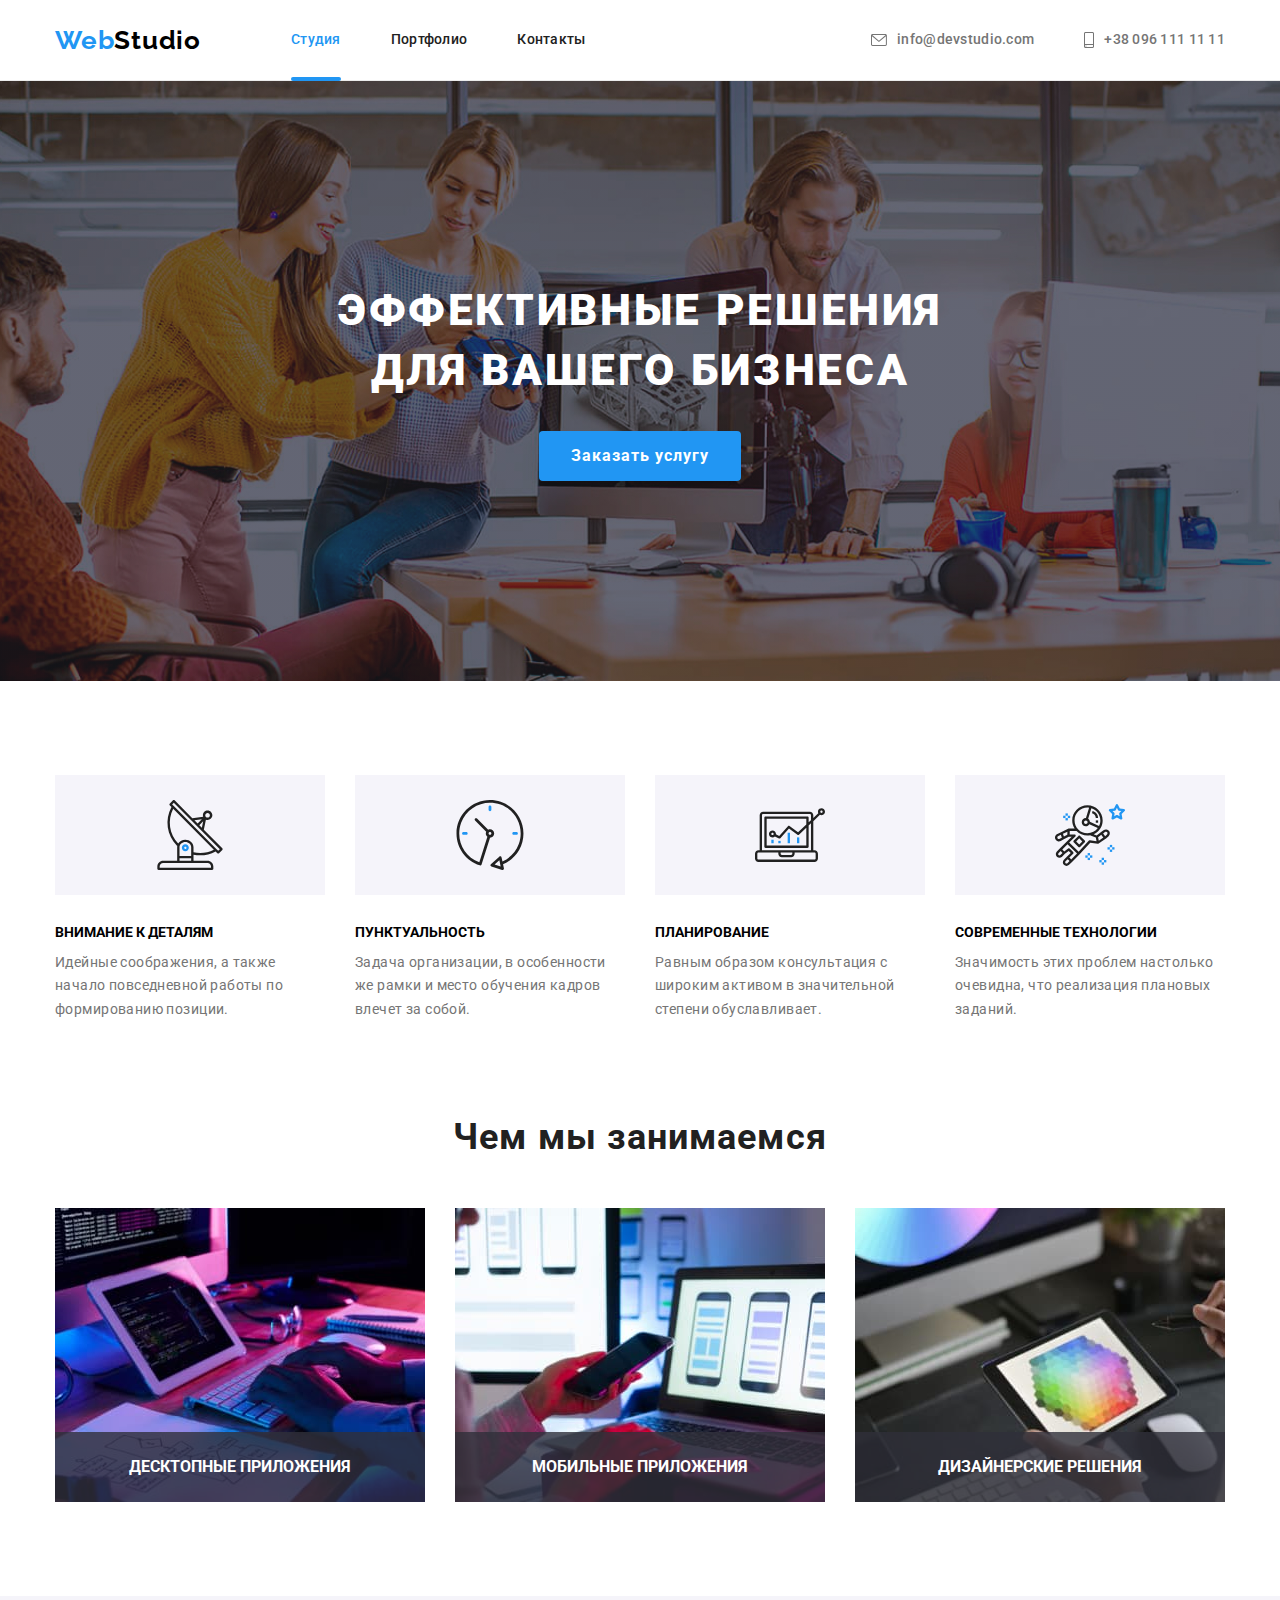
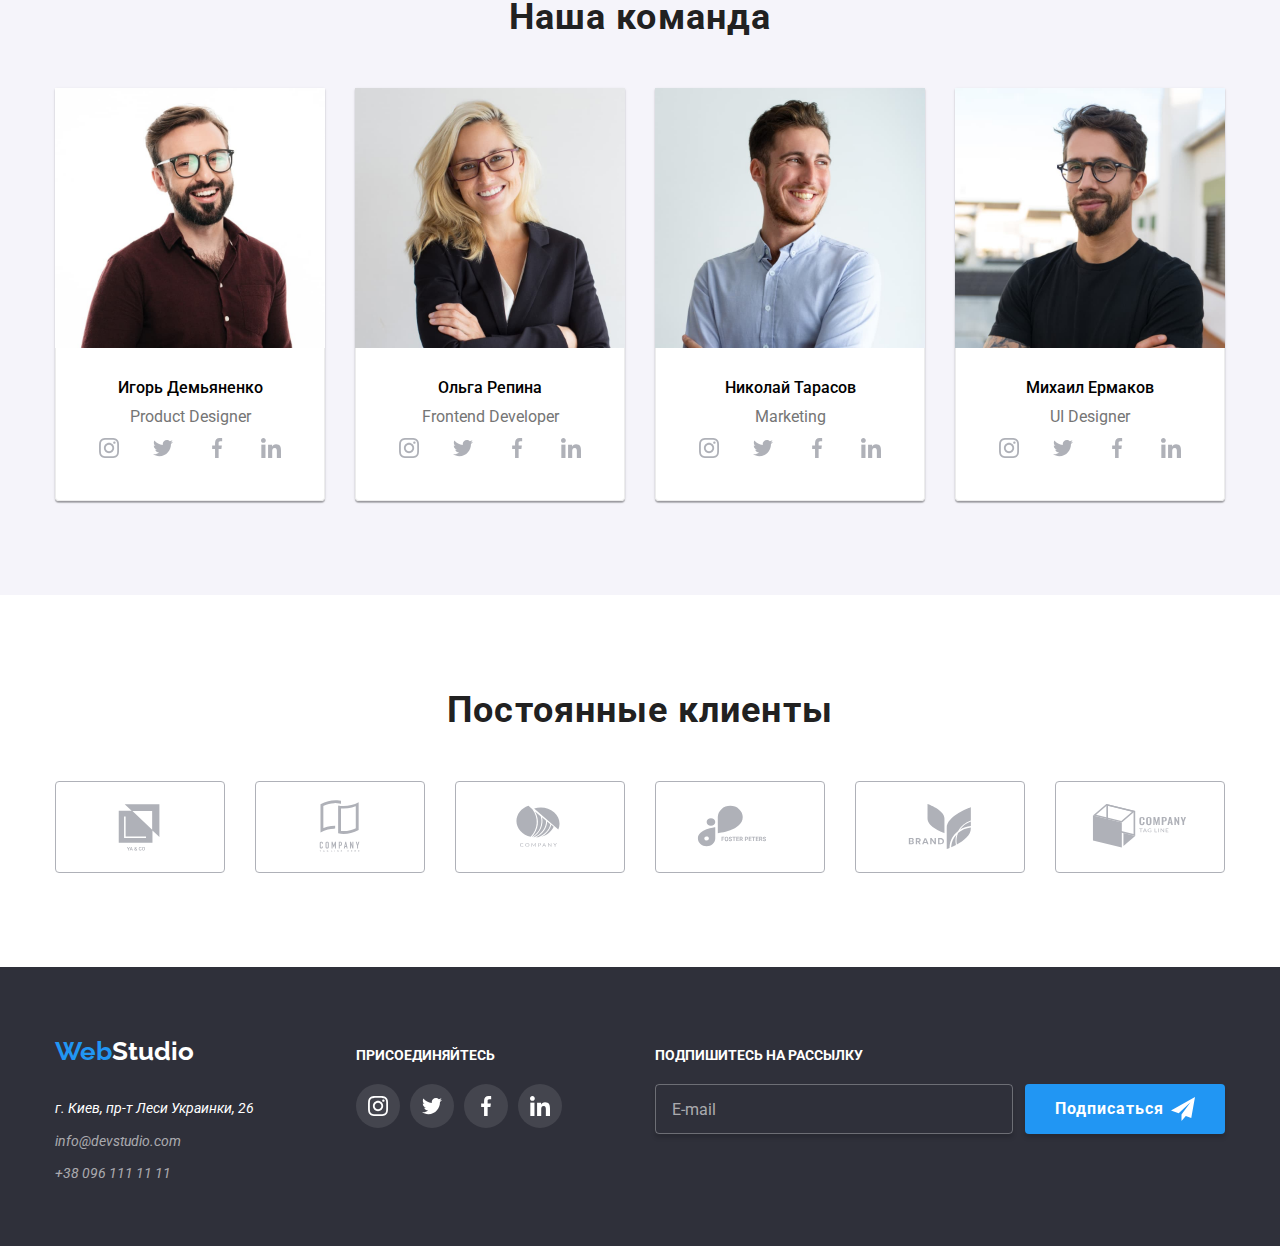
==== commit 5b58acae: "finally" ====
--- a/index.html
+++ b/index.html
@@ -101,7 +101,7 @@
                 <h1 class="hero__title">Эффективные решения для вашего бизнеса</h1>
                 <button class="hero__btn" type="button" data-modal-open>Заказать услугу</button>
             </div>
-        </section> -->
+        </section>
         <!--Секция "Skills"-->
         <section class="description">
             <div class="container">
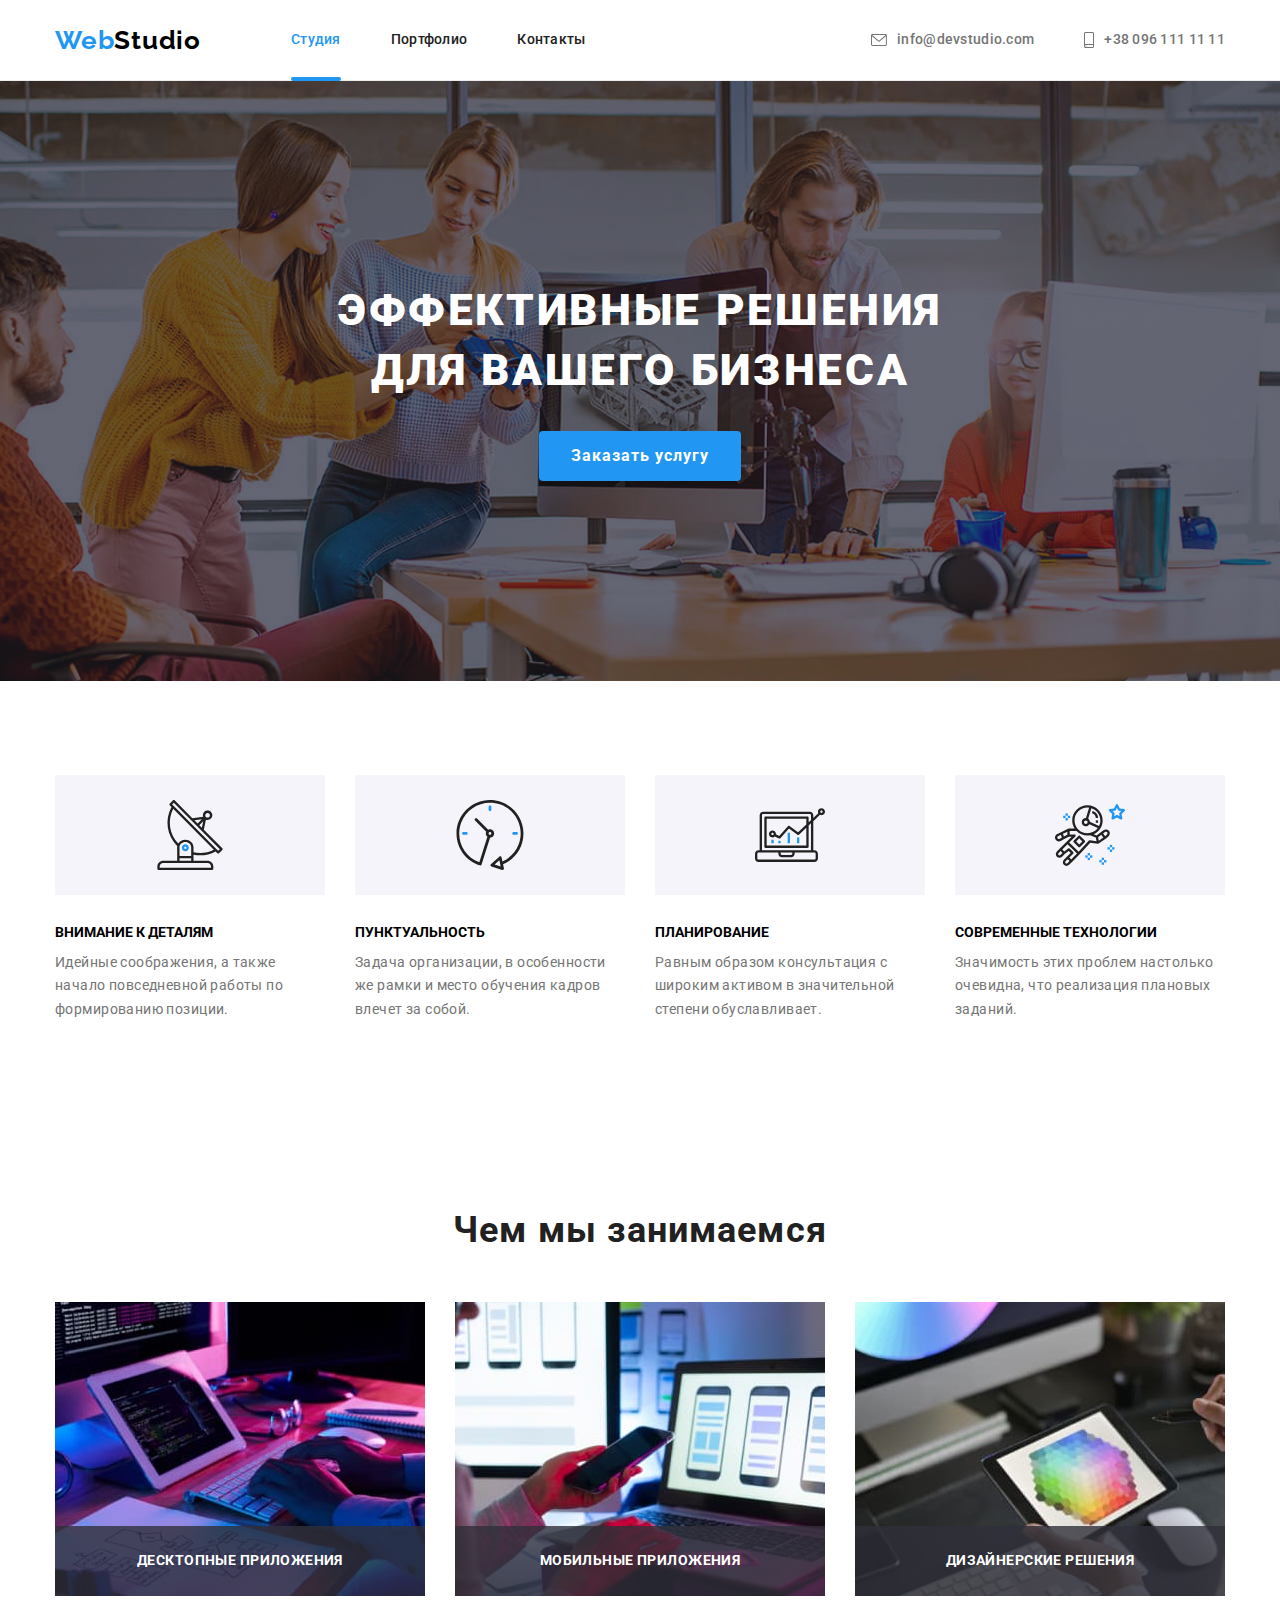
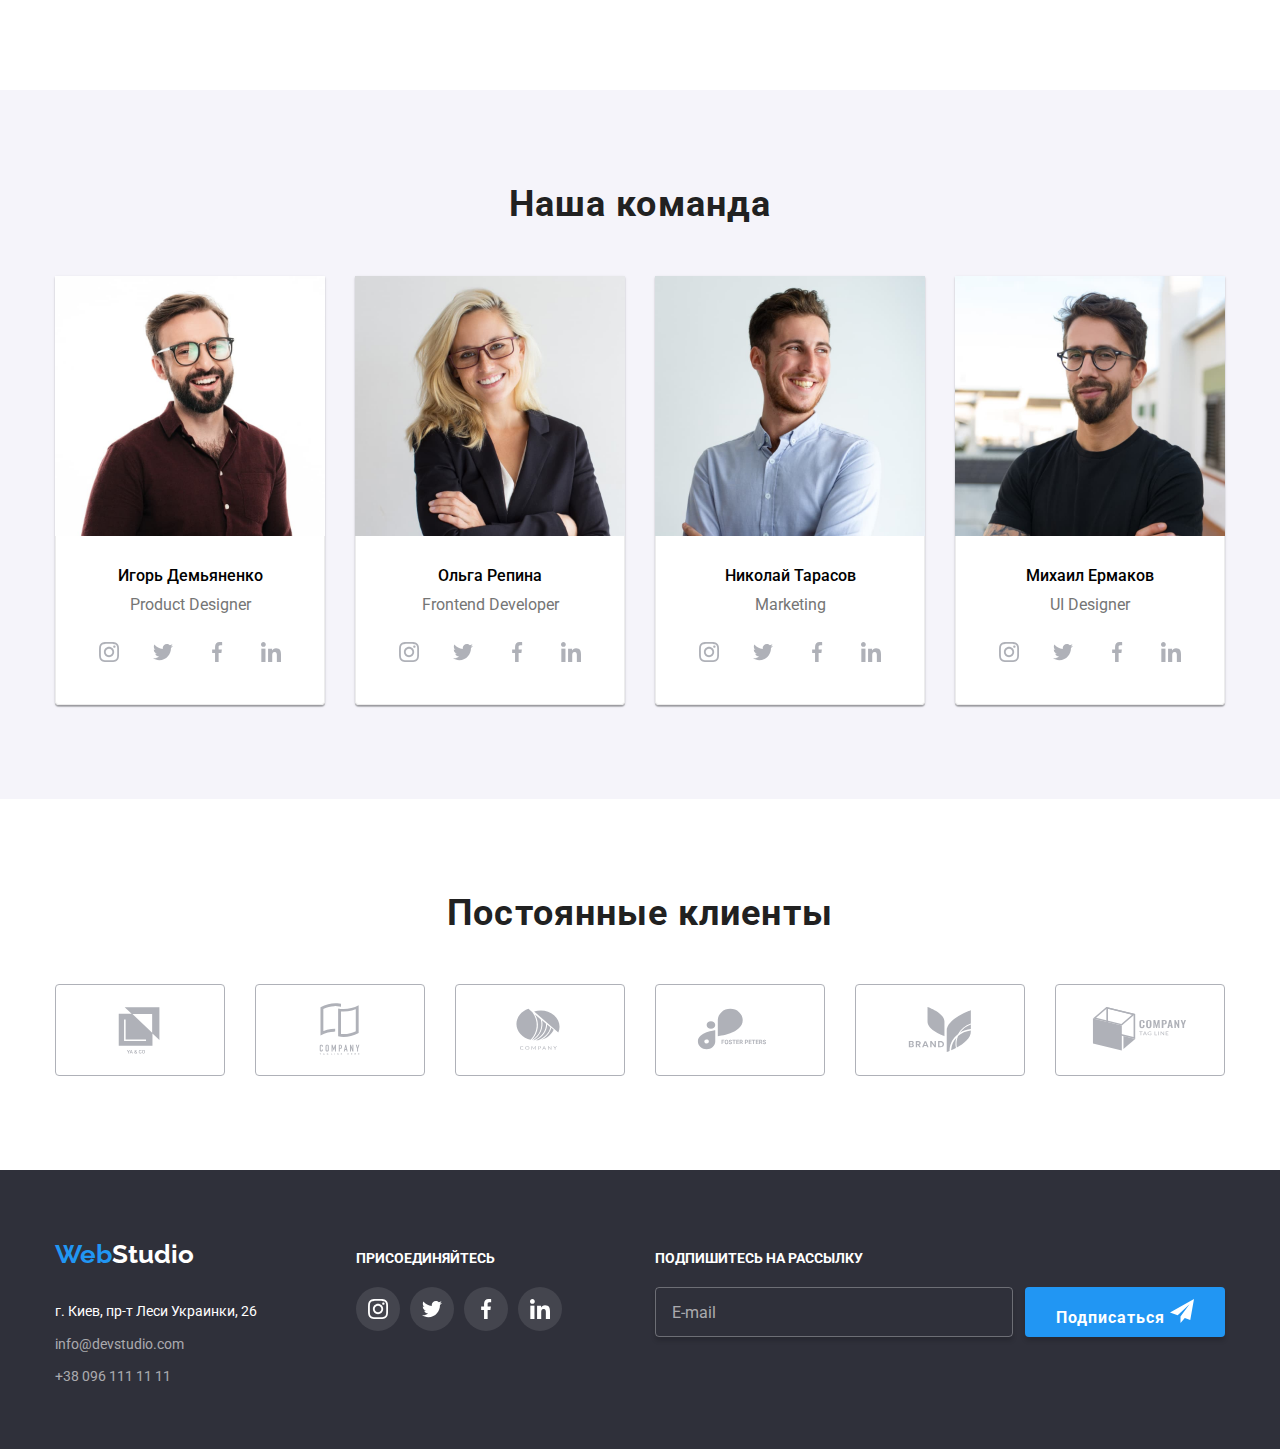
==== commit 4de1c545: "finally" ====
--- a/index.html
+++ b/index.html
@@ -382,7 +382,7 @@
             </div>
         </section>
         <!-- Секция "Постоянные клиенты"-->
-        <section class="client">
+        <section class="client section">
             <div class="container">
                 <h3 class="title">Постоянные клиенты</h3>
                 <ul class="client__list list">
--- a/css/main.min.css
+++ b/css/main.min.css
@@ -1 +1 @@
-.container{padding:0 15px}@media screen and (min-width: 480px){.container{width:480px;margin-right:auto;margin-left:auto}}@media screen and (min-width: 768px){.container{width:768px}}@media screen and (min-width: 1200px){.container{width:1200px}}.section{padding-bottom:94px}.title{font-weight:700;font-size:36px;line-height:1.17;text-align:center;letter-spacing:.03em;color:#212121;margin-bottom:50px}.hero{background-color:#c4c4c4;padding-top:118px;padding-bottom:118px;margin:0 auto;max-width:768px;background-image:linear-gradient(rgba(47, 48, 58, 0.4), rgba(47, 48, 58, 0.4)),url("../images/hero/hero-mobile.jpg");background-size:cover;background-repeat:no-repeat;background-position:center}@media screen and (min-width: 1200px){.hero{padding-top:200px;padding-bottom:200px}}@media screen and (min-device-pixel-ratio: 2)and (max-width: 767px),screen and (min-resolution: 192dpi)and (max-width: 767px),screen and (min-resolution: 2dppx)and (max-width: 767px){.hero{background-image:linear-gradient(rgba(47, 48, 58, 0.4), rgba(47, 48, 58, 0.4)),url("../images/hero/hero-mobile@2x.jpg")}}@media screen and (min-width: 768px){.hero{max-width:1199px;background-image:linear-gradient(rgba(47, 48, 58, 0.4), rgba(47, 48, 58, 0.4)),url("../images/hero/hero-tablet.jpg")}}@media screen and (min-device-pixel-ratio: 2)and (min-width: 768px),screen and (min-resolution: 192dpi)and (min-width: 768px),screen and (min-resolution: 2dppx)and (min-width: 768px){.hero{background-image:linear-gradient(rgba(47, 48, 58, 0.4), rgba(47, 48, 58, 0.4)),url("../images/hero/hero-tablet@2x.jpg")}}@media screen and (min-width: 1200px){.hero{max-width:1600px;background-image:linear-gradient(rgba(47, 48, 58, 0.4), rgba(47, 48, 58, 0.4)),url("../images/hero/hero-desktop.jpg")}}@media screen and (min-device-pixel-ratio: 2)and (min-width: 1200px),screen and (min-resolution: 192dpi)and (min-width: 1200px),screen and (min-resolution: 2dppx)and (min-width: 1200px){.hero{background-image:linear-gradient(rgba(47, 48, 58, 0.4), rgba(47, 48, 58, 0.4)),url("../images/hero/hero-desktop@2x.jpg")}}.hero__title{font-weight:900;font-size:26px;line-height:1.6;text-align:center;letter-spacing:.06em;text-transform:uppercase;color:#fff;max-width:360px;margin:0 auto}@media screen and (min-width: 1200px){.hero__title{font-weight:900;font-size:44px;line-height:1.36;letter-spacing:.06em;max-width:696px}}.hero__wrapper{text-align:center}.hero__btn{margin-top:30px;padding:10px 32px;box-shadow:0px 4px 4px rgba(0,0,0,.15);border-radius:4px;border:0;font-weight:700;font-size:16px;line-height:1.88;align-items:center;letter-spacing:.06em;background:#2196f3;color:#fff;transition:background-color var(--time-and-function)}.hero__btn:hover,.hero__btn:focus{background-color:#188ce8}.description{padding-top:60px;padding-bottom:60px}.description__title{font-weight:700;font-size:14px;line-height:1.14;text-align:center;text-transform:uppercase;margin-bottom:10px}@media screen and (min-width: 768px){.description__title{text-align:left}}.description__item:not(:last-child){margin-bottom:30px}.description__item{width:450px}.description__item::before{content:"";height:120px;width:450px;background-color:#f5f4fa;background-repeat:no-repeat;background-position:center center;display:block;margin-bottom:30px}.description__item:not(:last-child){margin-bottom:30px}.description__item:nth-child(1):before{content:"";background-image:url(../images/icons/antenna.svg)}.description__item:nth-child(2):before{content:"";background-image:url(../images/icons/clock.svg)}.description__item:nth-child(3):before{content:"";background-image:url(../images/icons/diagram.svg)}.description__item:nth-child(4):before{content:"";background-image:url(../images/icons/astronaut.svg)}@media screen and (max-width: 479px){.description__item{width:100%}.description__item::before{width:100%}}@media screen and (min-width: 768px){.description__item{width:354px}.description__item::before{width:354px}.description__item:nth-child(odd){margin-right:30px}.description__item:nth-child(n+3){margin-bottom:0}.description__list{display:flex;flex-wrap:wrap}}@media screen and (min-width: 1200px){.description{padding-top:94px;padding-bottom:94px}.description__item{width:270px}.description__item::before{width:270px}.description__item:not(:last-child){margin-right:30px;margin-bottom:0}}.description__text{font-weight:400;font-size:14px;line-height:1.7;letter-spacing:.03em;color:#757575}.description__icon{display:flex;justify-content:center;align-items:center;margin-bottom:30px;width:270px;height:120px;background:#f5f4fa;border-radius:4px}.client{padding-top:94px;padding-bottom:94px;background-color:#fff}.client__list{display:flex;flex-wrap:wrap;justify-content:center;gap:30px}.client__link{display:flex;align-items:center;justify-content:center;width:210px;height:92px;border:1px solid #afb1b8;border-radius:4px;color:#afb1b8;transition:border-color var(--time-and-function),color var(--time-and-function)}.client__link:hover,.client__link:focus{border:1px solid #2196f3;color:#2196f3}.client__icon{fill:currentColor}@media screen and (min-width: 768px){.client__link{width:226px}}@media screen and (min-width: 1200px){.client__link{width:170px}}.work{padding-top:0;display:none}@media screen and (min-width: 1200px){.work{display:block}}.work__list{display:flex}.work__item:not(:last-child){margin-right:30px}.work__wrapper{position:relative}.work__header{position:absolute;display:flex;justify-content:center;align-items:center;width:100%;height:70px;bottom:0;background-color:rgba(47,48,58,.8);font-weight:700;line-height:1.14;text-transform:uppercase;color:#fff}.team{background-color:#f5f4fa}.team__wrapper{border:1px solid #ececec;border-radius:0px 0px 4px 4px;border-top:none;padding-top:30px;padding-bottom:24px}.team__names{font-weight:500;font-size:16px;line-height:1.19;text-align:center;margin-bottom:10px}.team__position{font-size:16px;line-height:1.19;text-align:center;color:#757575}.team__member{background-color:#fff;box-shadow:0px 1px 3px rgba(0,0,0,.12),0px 1px 1px rgba(0,0,0,.14),0px 2px 1px rgba(0,0,0,.2);border-radius:0px 0px 4px 4px}.team__member:not(:last-child){margin-bottom:30px}@media screen and (min-width: 768px){.team__img{width:354px}.team__list{display:flex;flex-wrap:wrap;gap:30px}.team__member{margin-bottom:0}.team__member:not(:last-child){margin-bottom:0}}@media screen and (min-width: 1200px){.team__img{width:270px}.team__wrapper{padding-bottom:30px}}.modal{position:relative;background-color:#fff;box-shadow:0px 1px 3px rgba(0,0,0,.12),0px 1px 1px rgba(0,0,0,.14),0px 2px 1px rgba(0,0,0,.2);border-radius:4px;width:528px;height:581px;padding:40px}.modal__close-btn{display:flex;justify-content:center;align-items:center;position:absolute;top:8px;right:8px;width:30px;height:30px;background-color:rgba(0,0,0,0);border:1px solid rgba(0,0,0,.1);border-radius:50%;transition:border-color var(--time-and-function)}.modal__close-btn:hover,.modal__close-btn:focus{border-color:#2196f3}.modal__close-icon{fill:#000;transition:fill var(--time-and-function)}.modal__close-btn:hover .modal__close-icon,.modal__close-btn:focus .modal__close-icon{fill:#2196f3}.form__header{font-weight:700;font-size:20px;line-height:1.15;letter-spacing:.03em;text-align:center;margin-bottom:12px}.form__label{display:flex;flex-direction:column}.label__text{font-weight:400;font-size:12px;line-height:1.17;letter-spacing:.01em;margin-bottom:4px;transition:color var(--time-and-function);color:#757575}.form__field{position:relative}.form__input{display:block;width:100%;height:40px;font-size:14px;line-height:1.14;margin-bottom:10px;outline:none;padding:12px 12px 12px 42px;border:1px solid rgba(33,33,33,.2);border-radius:4px;transition:color var(--time-and-function),border-color var(--time-and-function)}.form__input:focus-within,.form__input:hover{border-color:#2196f3;color:#2196f3}.form__icon{position:absolute;top:50%;left:12px;transform:translateY(-75%);transition:fill var(--time-and-function)}.form__input:focus-within+.form__icon,.form__input:hover+.form__icon{fill:#2196f3}.form__comment{border:1px solid rgba(33,33,33,.2);border-radius:4px;width:100%;height:120px;resize:none;padding:12px 16px;margin-bottom:20px;font-weight:400;font-size:14px;line-height:1.14;letter-spacing:.01em;outline:none;transition:color var(--time-and-function),border-color var(--time-and-function)}.form__label:focus-within .form__comment,.form__label:hover .form__comment{border-color:#2196f3;color:#2196f3}.deal{font-weight:400;font-size:14px;line-height:1.71;color:#2196f3}.deal__label{font-weight:400;font-size:14px;line-height:1.71;color:#757575;padding-left:35px;margin-bottom:30px;display:flex;position:relative;align-items:center}.check-icon{position:absolute;visibility:hidden;opacity:0;top:50%;left:13px;transform:translateY(-50%);transition:visibility var(--time-and-function),opacity var(--time-and-function)}.deal__checkbox:checked~.check-icon{visibility:visible;opacity:1}.unchecked-icon{position:absolute;opacity:1;top:50%;left:13px;transform:translateY(-50%);background-color:#fff;transition:visibility var(--time-and-function),opacity var(--time-and-function)}.deal__checkbox:checked~.unchecked-icon{visibility:hidden;opacity:0;transform:scale(0)}.modal__send-btn{display:flex;margin-left:auto;margin-right:auto;font-weight:700;font-size:16px;line-height:1.88;letter-spacing:.06em;color:#fff;background-color:#2196f3;border-radius:4px;border-color:rgba(0,0,0,0);padding:10px 55px;transition:background-color var(--time-and-function),box-shadow var(--time-and-function)}.modal__send-btn:hover,.modal__send-btn:focus{background-color:#188ce8;box-shadow:0px 4px 4px rgba(0,0,0,.15)}.portfolio__section{padding-bottom:94px}.portfolio__btn-list{display:flex;flex-wrap:wrap;gap:8px;row-gap:15px;justify-content:start;margin-top:60px;margin-bottom:40px}@media screen and (min-width: 768px){.portfolio__btn-list{margin-top:60px;justify-content:center;margin-bottom:30px}.btn-list__item:first-child{margin-bottom:0}}@media screen and (min-width: 1200px){.portfolio__btn-list{margin-top:94px;margin-bottom:50px}}.portfolio__btn{font-weight:500;font-size:16px;line-height:1.62;letter-spacing:.03em;color:#212121;background-color:#f5f4fa;padding:6px 22px;border:rgba(0,0,0,0);border-radius:4px;transition:color var(--time-and-function),background-color var(--time-and-function),box-shadow var(--time-and-function)}.portfolio__btn:hover,.portfolio__btn:focus{background-color:#2196f3;color:#fff;box-shadow:0px 3px 1px rgba(0,0,0,.1),0px 1px 2px rgba(0,0,0,.08),0px 2px 2px rgba(0,0,0,.12)}.portfolio__card-list{display:flex;flex-wrap:wrap;gap:30px}.portfolio__card{background-color:#fff}.portfolio__link{display:block;transition:box-shadow var(--time-and-function)}.portfolio__link:hover,.portfolio__link:focus{box-shadow:0px 1px 1px rgba(0,0,0,.12),0px 4px 4px rgba(0,0,0,.06),1px 4px 6px rgba(0,0,0,.16)}.portfolio__header{font-weight:700;font-size:18px;line-height:2;letter-spacing:.06em;color:#212121;margin-bottom:4px}.portfolio__descr{font-weight:400;font-size:16px;line-height:1.88;color:#757575}.portfolio__card-wrapper{border:1px solid #ececec;border-top:none;padding:20px 24px}@media screen and (min-width: 768px){.portfolio__card-wrapper{max-width:354px;flex-grow:1}.portfolio__link{display:flex;flex-direction:column;height:100%}}@media screen and (min-width: 1200px){.portfolio__card-wrapper{max-width:370px}}.portfolio__img-wrapper{position:relative;overflow:hidden}.portfolio__img{margin-right:0}.img__overlay{position:absolute;top:0;display:block;padding:63px 24px;height:100%;width:100%;transform:translate(0, 101%);font-weight:400;font-size:18px;line-height:1.56;transition:transform var(--time-and-function);background-color:rgba(33,150,243,.9);color:#fff}.portfolio__link:hover .img__overlay,.portfolio__link:focus .img__overlay{transform:translate(0, 0)}.mobile-menu-btn{border:none;background-color:rgba(0,0,0,0);line-height:0;margin:0;padding:0}.mobile-menu-btn__icon{fill:#212121}.mobile-menu-btn .mobile-menu-btn__icon:hover,.mobile-menu-btn .mobile-menu-btn__icon:focus{fill:#2196f3}.mobile-menu-close__btn{position:absolute;top:10px;right:15px;border:none;background-color:rgba(0,0,0,0);line-height:0;margin:0;padding:0}.mobile-menu-close__icon{fill:#212121}.mobile-menu-close__btn .mobile-menu-close__icon:hover,.mobile-menu-close__btn .mobile-menu-close__icon:focus{fill:#2196f3}.mobile-menu-wrapper{position:fixed;top:0;left:0;z-index:1000;width:100%;height:100%;box-shadow:0 0 0 100vmax rgba(0,0,0,.5);background-color:#fff;opacity:0;pointer-events:none;transform:scaleZ(-100);transition:opacity var(--time-and-function),transform var(--time-and-function)}.is-open{opacity:1;pointer-events:auto;transform:scaleZ(1)}.mobile-menu__container{position:relative;padding-left:40px;padding-top:48px;padding-bottom:48px;height:100%;display:flex;flex-direction:column}.mobile-menu__item:not(:last-child){margin-bottom:32px}.mobile-menu__link{font-weight:500;font-size:40px;line-height:1.18;letter-spacing:.02em;color:#212121}.mobile-menu__link-current{color:#2196f3}.mobile-contacts{margin-top:auto}.mobile-contacts__item:not(:last-child){margin-bottom:32px}.mobile-contacts__item:last-child{margin-bottom:64px}.mobile-contacts__number-link{font-weight:500;font-size:34px;line-height:1.18;letter-spacing:.02em;color:#2196f3}.mobile-contacts__email-link{font-weight:500;font-size:24px;line-height:1.17;letter-spacing:.02em;color:#757575}.mobile-socials{display:flex;flex-wrap:wrap}.mobile-socials__item{padding:0 10px}.mobile-socials__item:not(:last-child){border-right:1px solid rgba(33,33,33,.2)}.mobile-socials__item:first-child{padding-left:0}.mobile-social__link{font-weight:500;font-size:18px;line-height:1.18;letter-spacing:.02em;color:#2196f3}.page__header{background-color:#fff;border-bottom:1px solid #ececec}.logo{font-family:"Raleway",sans-serif;font-weight:700;font-size:26px;line-height:1.19;letter-spacing:.03em;color:#000}@media screen and (max-width: 767px){.page__header{padding-top:10px;padding-bottom:10px}}.page__header-container{position:relative;display:flex;align-items:center;justify-content:space-between}.page__logo{color:#2196f3}@media screen and (max-width: 767px){.menu{display:none}.contact__list{display:none}}.contact__link{font-weight:500;font-size:14px;line-height:1.14;letter-spacing:.02em;color:#757575;transition:color var(--time-and-function)}.contact__link:hover,.contact__link:focus{color:#2196f3}.contact__icon{margin-right:10px;fill:currentColor}@media screen and (min-width: 768px){.logo{margin-right:90px}.mobile-menu-btn{display:none}.page__nav{display:flex;align-items:center;justify-content:flex-start}.menu{display:flex}.menu__item{margin-right:50px}.menu__link{position:relative;font-weight:500;font-size:14px;line-height:1.14;letter-spacing:.02em;color:#212121;display:block;padding:32px 0;transition:color var(--time-and-function)}.menu__link:hover,.menu__link:focus{color:var(--accent-color)}.menu__link.current{color:#2196f3}.menu__link.current::after{position:absolute;display:block;bottom:-1px;height:4px;width:100%;content:"";background-color:#2196f3;border-radius:2px}.contact__item:first-child{margin-bottom:10px}.contact__link{display:flex;align-items:center}}@media screen and (min-width: 1200px){.logo{font-weight:700;font-size:26px;line-height:1.19}.contact__link{font-weight:500;font-size:14px;line-height:1.14}.contact__list{display:flex;align-items:center;margin-left:auto}.contact__item:first-child{margin-bottom:0}.contact__item:not(:last-child){margin-right:50px}}.page__footer{background-color:#2f303a;padding:60px 0}.footer__wrapper{text-align:center}.footer__item:not(:last-child){margin-bottom:60px}.footer__logo{font-family:"Raleway",sans-serif;font-weight:700;font-size:24px;line-height:1.17px;text-decoration:none;color:#fff;margin-bottom:20px;display:block}.adress__item:not(:last-child){margin-bottom:8px}.adress__list{line-height:1.71}.adress__map{font-weight:400;font-size:14px;line-height:1.7;color:#fff;transition:color var(--time-and-function)}.adress__link{font-weight:400;font-size:14px;line-height:1.7;color:rgba(255,255,255,.6);transition:color var(--time-and-function)}.footer__paragraph{font-weight:700;font-size:14px;line-height:1.14;text-transform:uppercase;color:#fff;margin-bottom:20px}.social__footer-link{display:flex;justify-content:center;align-items:center;width:44px;height:44px;border-radius:50%;background-color:rgba(255,255,255,.1);color:#fff;transition:background-color var(--time-and-function)}.social__footer-link:hover,.social__footer-link:focus{background-color:#2196f3}.social__footer-icon{fill:#fff}.footer__form{border:1px solid rgba(255,255,255,.3);box-shadow:0px 4px 4px rgba(0,0,0,.15);border-radius:4px;height:50px;width:100%;margin-bottom:20px;padding-left:16px;background-color:rgba(0,0,0,0);outline:none;color:#fff;transition:border-color var(--time-and-function)}.footer__form:focus,.footer__form:hover{border-color:#2196f3}.footer__form::placeholder{font-weight:400;font-size:16px;line-height:1.25;color:rgba(255,255,255,.6)}.footer__email-btn{display:flex;align-items:center;justify-content:space-between;width:200px;height:50px;padding:10px 28px;box-shadow:0px 4px 4px rgba(0,0,0,.15);border-radius:4px;font-weight:700;font-size:16px;line-height:1.88;letter-spacing:.06em;color:#fff;border-color:rgba(0,0,0,0);background:#2196f3;transition:background-color var(--time-and-function),box-shadow var(--time-and-function)}.footer__email-btn:hover,.footer__email-btn:focus{background-color:#188ce8;box-shadow:0px 4px 4px rgba(0,0,0,.15);color:#fff}.footer__email-icon{fill:currentColor}@media screen and (min-width: 768px){.footer__wrapper{display:flex;flex-wrap:wrap;justify-content:center;align-items:baseline}.footer__item{min-width:50%;text-align:center}}@media screen and (min-width: 1200px){.footer__logo{font-weight:700;font-size:26px;line-height:1.9}.footer__wrapper{flex-wrap:nowrap;justify-content:start}.footer__form{width:358px;margin-right:12px;margin-bottom:0}.footer__email-wrapper{display:flex}.adress__item:not(:last-child){margin-bottom:9px}.footer__item{min-width:auto;text-align:left}.footer__item:not(:last-child){margin-bottom:0px}.footer__item:first-child{margin-right:70px}.footer__item:last-child{margin-left:auto}.adress_list{width:231px}}:root{--accent-color: #2196F3;--primary-font: "Roboto", sans-serif;--time-and-function: 250ms cubic-bezier(0.4, 0, 0.2, 1)}.social__list{display:flex;justify-content:center;gap:10px}.social__link{display:flex;justify-content:center;align-items:center;width:44px;height:44px;border-radius:50%;background-color:#fff;transition:background-color var(--time-and-function)}.social__link:hover,.social__link:focus{background-color:#2196f3}.social__icon{fill:#afb1b8}.social__link:hover .social__icon,.social__link:focus .social__icon{fill:#fff}.backdrop{position:fixed;display:flex;justify-content:center;align-items:center;top:0;left:0;z-index:100;width:100%;height:100%;background-color:rgba(0,0,0,.2);transition:opacity var(--time-and-function),visibility var(--time-and-function),transform var(--time-and-function)}.backdrop.is-hidden{visibility:hidden;opacity:0;pointer-events:none;transform:rotate(-90deg) scale(3)}.visually-hidden{position:absolute;width:1px;height:1px;margin:-1px;border:0;padding:0;white-space:nowrap;clip-path:inset(100%);clip:rect(0 0 0 0);overflow:hidden}h1,h2,h3,h4,p{margin-top:0;margin-bottom:0}ul,ol{margin-top:0;margin-bottom:0;margin-left:0;padding-inline-start:0px}img{display:block;max-width:100%;height:auto}button{cursor:pointer}.list{list-style:none}.link{text-decoration:none}body{font-family:var(--primary-font)}header{border-bottom:1px solid #ececec}/*# sourceMappingURL=main.min.css.map */+.container{padding:0 15px}@media screen and (min-width: 480px){.container{width:480px;margin-right:auto;margin-left:auto}}@media screen and (min-width: 768px){.container{width:768px}}@media screen and (min-width: 1200px){.container{width:1200px}}.section{padding-top:60px;padding-bottom:60px}@media screen and (min-width: 1200px){.section{padding-top:94px;padding-bottom:94px}}.title{font-weight:700;font-size:28px;line-height:1.17;text-align:center;letter-spacing:.03em;color:#212121;margin-bottom:50px}.hero{background-color:#c4c4c4;padding-top:118px;padding-bottom:118px;margin:0 auto;max-width:768px;background-image:linear-gradient(rgba(47, 48, 58, 0.4), rgba(47, 48, 58, 0.4)),url("../images/hero/hero-mobile.jpg");background-size:cover;background-repeat:no-repeat;background-position:center}@media screen and (min-width: 1200px){.hero{padding-top:200px;padding-bottom:200px}}@media screen and (min-device-pixel-ratio: 2)and (max-width: 767px),screen and (min-resolution: 192dpi)and (max-width: 767px),screen and (min-resolution: 2dppx)and (max-width: 767px){.hero{background-image:linear-gradient(rgba(47, 48, 58, 0.4), rgba(47, 48, 58, 0.4)),url("../images/hero/hero-mobile@2x.jpg")}}@media screen and (min-width: 768px){.hero{max-width:1199px;background-image:linear-gradient(rgba(47, 48, 58, 0.4), rgba(47, 48, 58, 0.4)),url("../images/hero/hero-tablet.jpg")}}@media screen and (min-device-pixel-ratio: 2)and (min-width: 768px),screen and (min-resolution: 192dpi)and (min-width: 768px),screen and (min-resolution: 2dppx)and (min-width: 768px){.hero{background-image:linear-gradient(rgba(47, 48, 58, 0.4), rgba(47, 48, 58, 0.4)),url("../images/hero/hero-tablet@2x.jpg")}}@media screen and (min-width: 1200px){.hero{max-width:1600px;background-image:linear-gradient(rgba(47, 48, 58, 0.4), rgba(47, 48, 58, 0.4)),url("../images/hero/hero-desktop.jpg")}}@media screen and (min-device-pixel-ratio: 2)and (min-width: 1200px),screen and (min-resolution: 192dpi)and (min-width: 1200px),screen and (min-resolution: 2dppx)and (min-width: 1200px){.hero{background-image:linear-gradient(rgba(47, 48, 58, 0.4), rgba(47, 48, 58, 0.4)),url("../images/hero/hero-desktop@2x.jpg")}}.hero__title{font-weight:900;font-size:26px;line-height:1.6;text-align:center;letter-spacing:.06em;text-transform:uppercase;color:#fff;max-width:360px;margin:0 auto}@media screen and (min-width: 1200px){.hero__title{font-weight:900;font-size:44px;line-height:1.36;letter-spacing:.06em;max-width:696px}}.hero__wrapper{text-align:center}.hero__btn{margin-top:30px;padding:10px 32px;box-shadow:0px 4px 4px rgba(0,0,0,.15);border-radius:4px;border:0;font-weight:700;font-size:16px;line-height:1.88;align-items:center;letter-spacing:.06em;background:#2196f3;color:#fff;transition:background-color var(--time-and-function)}.hero__btn:hover,.hero__btn:focus{background-color:#188ce8}.description{padding-top:60px;padding-bottom:60px}.description__title{font-weight:700;font-size:14px;line-height:1.14;text-align:center;text-transform:uppercase;margin-bottom:10px}@media screen and (min-width: 768px){.description__title{text-align:left}}.description__item:not(:last-child){margin-bottom:30px}.description__item{width:450px}.description__item::before{content:"";height:120px;width:450px;background-color:#f5f4fa;background-repeat:no-repeat;background-position:center center;display:block;margin-bottom:30px}.description__item:not(:last-child){margin-bottom:30px}.description__item:nth-child(1):before{content:"";background-image:url(../images/icons/antenna.svg)}.description__item:nth-child(2):before{content:"";background-image:url(../images/icons/clock.svg)}.description__item:nth-child(3):before{content:"";background-image:url(../images/icons/diagram.svg)}.description__item:nth-child(4):before{content:"";background-image:url(../images/icons/astronaut.svg)}@media screen and (max-width: 479px){.description__item{width:100%}.description__item::before{width:100%}}@media screen and (min-width: 768px){.description__item{width:354px}.description__item::before{width:354px}.description__item:nth-child(odd){margin-right:30px}.description__item:nth-child(n+3){margin-bottom:0}.description__list{display:flex;flex-wrap:wrap}}@media screen and (min-width: 1200px){.description{padding-top:94px;padding-bottom:94px}.description__item{width:270px}.description__item::before{width:270px}.description__item:not(:last-child){margin-right:30px;margin-bottom:0}}.description__text{font-weight:400;font-size:14px;line-height:1.7;letter-spacing:.03em;color:#757575}.description__icon{display:flex;justify-content:center;align-items:center;margin-bottom:30px;width:270px;height:120px;background:#f5f4fa;border-radius:4px}.client{background-color:#fff}.client__list{display:flex;flex-wrap:wrap;justify-content:center;gap:30px}.client__link{display:flex;align-items:center;justify-content:center;width:210px;height:92px;border:1px solid #afb1b8;border-radius:4px;color:#afb1b8;transition:border-color var(--time-and-function),color var(--time-and-function)}.client__link:hover,.client__link:focus{border:1px solid #2196f3;color:#2196f3}.client__icon{fill:currentColor}@media screen and (min-width: 768px){.client__link{width:226px}}@media screen and (min-width: 1200px){.client__link{width:170px}}.work{display:none}@media screen and (min-width: 1200px){.work{display:block}}.work__list{display:flex}.work__item:not(:last-child){margin-right:30px}.work__wrapper{position:relative}.work__header{position:absolute;display:flex;justify-content:center;align-items:center;width:100%;height:70px;bottom:0;background-color:rgba(47,48,58,.8);font-weight:700;font-size:14px;line-height:1.14;letter-spacing:.03em;text-transform:uppercase;color:#fff}.team{background-color:#f5f4fa}.team__wrapper{border:1px solid #ececec;border-radius:0px 0px 4px 4px;border-top:none;padding-top:30px;padding-bottom:24px}.team__names{font-weight:500;font-size:16px;line-height:1.19;text-align:center;margin-bottom:10px}.team__position{padding-bottom:16px;font-size:16px;line-height:1.19;text-align:center;color:#757575}.team__member{background-color:#fff;box-shadow:0px 1px 3px rgba(0,0,0,.12),0px 1px 1px rgba(0,0,0,.14),0px 2px 1px rgba(0,0,0,.2);border-radius:0px 0px 4px 4px}.team__member:not(:last-child){margin-bottom:30px}@media screen and (min-width: 768px){.team__img{width:354px}.team__list{display:flex;flex-wrap:wrap;gap:30px}.team__member{margin-bottom:0}.team__member:not(:last-child){margin-bottom:0}}@media screen and (min-width: 1200px){.title{font-weight:700;font-size:36px;line-height:1.16}.team__img{width:270px}.team__wrapper{padding-bottom:30px}}.modal{position:relative;background-color:#fff;box-shadow:0px 1px 3px rgba(0,0,0,.12),0px 1px 1px rgba(0,0,0,.14),0px 2px 1px rgba(0,0,0,.2);border-radius:4px;padding:40px}.modal__close-btn{display:flex;justify-content:center;align-items:center;position:absolute;top:8px;right:8px;width:30px;height:30px;background-color:rgba(0,0,0,0);border:1px solid rgba(0,0,0,.1);border-radius:50%;transition:border-color var(--time-and-function)}.modal__close-btn:hover,.modal__close-btn:focus{border-color:#2196f3}.modal__close-icon{fill:#000;transition:fill var(--time-and-function)}.modal__close-btn:hover .modal__close-icon,.modal__close-btn:focus .modal__close-icon{fill:#2196f3}.form__header{font-weight:700;font-size:20px;line-height:1.15;letter-spacing:.03em;text-align:center;margin-bottom:12px}.form__label{display:flex;flex-direction:column}.label__text{font-weight:400;font-size:12px;line-height:1.17;letter-spacing:.01em;margin-bottom:4px;transition:color var(--time-and-function);color:#757575}.form__field{position:relative}.form__input{display:block;width:100%;height:40px;font-size:14px;line-height:1.14;margin-bottom:10px;outline:none;padding:12px 12px 12px 42px;border:1px solid rgba(33,33,33,.2);border-radius:4px;transition:color var(--time-and-function),border-color var(--time-and-function)}.form__input:focus-within,.form__input:hover{border-color:#2196f3;color:#2196f3}.form__icon{position:absolute;top:50%;left:12px;transform:translateY(-75%);transition:fill var(--time-and-function)}.form__input:focus-within+.form__icon,.form__input:hover+.form__icon{fill:#2196f3}.form__comment{border:1px solid rgba(33,33,33,.2);border-radius:4px;width:100%;height:120px;resize:none;padding:12px 16px;margin-bottom:20px;font-weight:400;font-size:14px;line-height:1.14;letter-spacing:.01em;outline:none;transition:color var(--time-and-function),border-color var(--time-and-function)}.form__label:focus-within .form__comment,.form__label:hover .form__comment{border-color:#2196f3;color:#2196f3}.deal{font-weight:400;font-size:12px;line-height:1.16;color:#2196f3}.deal__label{font-weight:400;font-size:12px;line-height:1.16;color:#757575;padding-left:35px;margin-bottom:30px;display:flex;position:relative;align-items:center}.check-icon{position:absolute;visibility:hidden;opacity:0;top:50%;left:13px;transform:translateY(-50%);transition:visibility var(--time-and-function),opacity var(--time-and-function)}.deal__checkbox:checked~.check-icon{visibility:visible;opacity:1}.unchecked-icon{position:absolute;opacity:1;top:50%;left:13px;transform:translateY(-50%);background-color:#fff;transition:visibility var(--time-and-function),opacity var(--time-and-function)}.deal__checkbox:checked~.unchecked-icon{visibility:hidden;opacity:0;transform:scale(0)}.modal__send-btn{display:flex;margin-left:auto;margin-right:auto;font-weight:700;font-size:16px;line-height:1.88;letter-spacing:.06em;color:#fff;background-color:#2196f3;border-radius:4px;border-color:rgba(0,0,0,0);padding:10px 55px;transition:background-color var(--time-and-function),box-shadow var(--time-and-function)}.modal__send-btn:hover,.modal__send-btn:focus{background-color:#188ce8;box-shadow:0px 4px 4px rgba(0,0,0,.15)}@media screen and (max-width: 767px){.modal{width:450px;height:609px}}@media screen and (min-width: 768px){.modal{width:450px;height:609px}}@media screen and (min-width: 1200px){.modal{width:528px;height:581px}.deal{font-size:14px;line-height:1.71}.deal__label{font-size:14px;line-height:1.71}}.portfolio__section{padding-bottom:94px}.portfolio__btn-list{display:flex;flex-wrap:wrap;gap:8px;row-gap:15px;justify-content:start;margin-top:60px;margin-bottom:40px}@media screen and (min-width: 768px){.portfolio__btn-list{margin-top:60px;justify-content:center;margin-bottom:30px}.btn-list__item:first-child{margin-bottom:0}}@media screen and (min-width: 1200px){.portfolio__btn-list{margin-top:94px;margin-bottom:50px}}.portfolio__btn{font-weight:500;font-size:16px;line-height:1.62;letter-spacing:.03em;color:#212121;background-color:#f5f4fa;padding:6px 22px;border:rgba(0,0,0,0);border-radius:4px;transition:color var(--time-and-function),background-color var(--time-and-function),box-shadow var(--time-and-function)}.portfolio__btn:hover,.portfolio__btn:focus{background-color:#2196f3;color:#fff;box-shadow:0px 3px 1px rgba(0,0,0,.1),0px 1px 2px rgba(0,0,0,.08),0px 2px 2px rgba(0,0,0,.12)}.portfolio__card-list{display:flex;flex-wrap:wrap;gap:30px}.portfolio__card{background-color:#fff}.portfolio__link{display:block;transition:box-shadow var(--time-and-function)}.portfolio__link:hover,.portfolio__link:focus{box-shadow:0px 1px 1px rgba(0,0,0,.12),0px 4px 4px rgba(0,0,0,.06),1px 4px 6px rgba(0,0,0,.16)}.portfolio__header{font-weight:700;font-size:18px;line-height:2;letter-spacing:.06em;color:#212121;margin-bottom:4px}.portfolio__descr{font-weight:400;font-size:16px;line-height:1.88;color:#757575}.portfolio__card-wrapper{border:1px solid #ececec;border-top:none;padding:20px 24px}@media screen and (min-width: 768px){.portfolio__card-wrapper{max-width:354px;flex-grow:1}.portfolio__link{display:flex;flex-direction:column;height:100%}}@media screen and (min-width: 1200px){.portfolio__card-wrapper{max-width:370px}}.portfolio__img-wrapper{position:relative;overflow:hidden}.portfolio__img{margin-right:0}.img__overlay{position:absolute;top:0;display:block;padding:63px 24px;height:100%;width:100%;transform:translate(0, 101%);font-weight:400;font-size:18px;line-height:1.56;transition:transform var(--time-and-function);background-color:rgba(33,150,243,.9);color:#fff}.portfolio__link:hover .img__overlay,.portfolio__link:focus .img__overlay{transform:translate(0, 0)}.mobile-menu-btn{border:none;background-color:rgba(0,0,0,0);line-height:0;margin:0;padding:0}.mobile-menu-btn__icon{fill:#212121}.mobile-menu-btn .mobile-menu-btn__icon:hover,.mobile-menu-btn .mobile-menu-btn__icon:focus{fill:#2196f3}.mobile-menu-close__btn{position:absolute;top:10px;right:15px;border:none;background-color:rgba(0,0,0,0);line-height:0;margin:0;padding:0}.mobile-menu-close__icon{fill:#212121}.mobile-menu-close__btn .mobile-menu-close__icon:hover,.mobile-menu-close__btn .mobile-menu-close__icon:focus{fill:#2196f3}.mobile-menu-wrapper{position:fixed;top:0;left:0;z-index:1000;width:100%;height:100%;box-shadow:0 0 0 100vmax rgba(0,0,0,.5);background-color:#fff;opacity:0;pointer-events:none;transform:scaleZ(-100);transition:opacity var(--time-and-function),transform var(--time-and-function)}.is-open{opacity:1;pointer-events:auto;transform:scaleZ(1)}.mobile-menu__container{position:relative;padding-left:40px;padding-top:48px;padding-bottom:48px;height:100%;display:flex;flex-direction:column}.mobile-menu__item:not(:last-child){margin-bottom:32px}.mobile-menu__link{font-weight:500;font-size:40px;line-height:1.18;letter-spacing:.02em;color:#212121}.mobile-menu__link-current{color:#2196f3}.mobile-contacts{margin-top:auto}.mobile-contacts__item:not(:last-child){margin-bottom:32px}.mobile-contacts__item:last-child{margin-bottom:64px}.mobile-contacts__number-link{font-weight:500;font-size:34px;line-height:1.18;letter-spacing:.02em;color:#2196f3}.mobile-contacts__email-link{font-weight:500;font-size:24px;line-height:1.17;letter-spacing:.02em;color:#757575}.mobile-socials{display:flex;flex-wrap:wrap}.mobile-socials__item{padding:0 10px}.mobile-socials__item:not(:last-child){border-right:1px solid rgba(33,33,33,.2)}.mobile-socials__item:first-child{padding-left:0}.mobile-social__link{font-weight:500;font-size:18px;line-height:1.18;letter-spacing:.02em;color:#2196f3}.page__header{background-color:#fff;border-bottom:1px solid #ececec}.logo{font-family:"Raleway",sans-serif;font-weight:700;font-size:26px;line-height:1.19;letter-spacing:.03em;color:#000}@media screen and (max-width: 767px){.page__header{padding-top:10px;padding-bottom:10px}}.page__header-container{position:relative;display:flex;align-items:center;justify-content:space-between}.page__logo{color:#2196f3}@media screen and (max-width: 767px){.menu{display:none}.contact__list{display:none}}.contact__link{font-weight:500;font-size:12px;line-height:1.16;letter-spacing:.02em;color:#757575;transition:color var(--time-and-function)}.contact__link:hover,.contact__link:focus{color:#2196f3}.contact__icon{margin-right:10px;fill:currentColor}@media screen and (min-width: 768px){.logo{margin-right:90px}.mobile-menu-btn{display:none}.page__nav{display:flex;align-items:center;justify-content:flex-start}.menu{display:flex}.menu__item{margin-right:50px}.menu__link{position:relative;font-weight:500;font-size:14px;line-height:1.14;letter-spacing:.02em;color:#212121;display:block;padding:32px 0;transition:color var(--time-and-function)}.menu__link:hover,.menu__link:focus{color:var(--accent-color)}.menu__link.current{color:#2196f3}.menu__link.current::after{position:absolute;display:block;bottom:-1px;height:4px;width:100%;content:"";background-color:#2196f3;border-radius:2px}.contact__item:first-child{margin-bottom:10px}.contact__link{display:flex;align-items:center}}@media screen and (min-width: 1200px){.logo{font-weight:700;font-size:26px;line-height:1.19}.contact__link{font-weight:500;font-size:14px;line-height:1.14}.contact__list{display:flex;align-items:center;margin-left:auto}.contact__item:first-child{margin-bottom:0}.contact__item:not(:last-child){margin-right:50px}}.page__footer{background-color:#2f303a;padding:60px 0}.footer__wrapper{text-align:center}.footer__item:not(:last-child){margin-bottom:60px}.footer__logo{font-family:"Raleway",sans-serif;font-weight:700;font-size:24px;line-height:1.17px;text-decoration:none;color:#fff;margin-bottom:20px;display:block}.adress__item:not(:last-child){margin-bottom:8px}.adress__list{line-height:1.71}.adress__map{font-style:normal;font-weight:400;font-size:14px;line-height:1.7;color:#fff;transition:color var(--time-and-function)}.adress__link{font-style:normal;font-weight:400;font-size:14px;line-height:1.7;color:rgba(255,255,255,.6);transition:color var(--time-and-function)}.footer__paragraph{font-weight:700;font-size:14px;line-height:1.14;text-transform:uppercase;color:#fff;margin-bottom:20px}.social__footer-link{display:flex;justify-content:center;align-items:center;width:44px;height:44px;border-radius:50%;background-color:rgba(255,255,255,.1);color:#fff;transition:background-color var(--time-and-function)}.social__footer-link:hover,.social__footer-link:focus{background-color:#2196f3}.social__footer-icon{fill:#fff}.footer__form{border:1px solid rgba(255,255,255,.3);box-shadow:0px 4px 4px rgba(0,0,0,.15);border-radius:4px;height:50px;width:100%;margin-bottom:20px;padding-left:16px;background-color:rgba(0,0,0,0);outline:none;color:#fff;transition:border-color var(--time-and-function)}.footer__form:focus,.footer__form:hover{border-color:#2196f3}.footer__form::placeholder{font-weight:400;font-size:16px;line-height:1.25;color:rgba(255,255,255,.6)}.footer__email-btn{align-items:center;justify-content:space-between;width:200px;height:50px;padding:10px 28px;box-shadow:0px 4px 4px rgba(0,0,0,.15);border-radius:4px;font-weight:700;font-size:16px;line-height:1.88;letter-spacing:.06em;color:#fff;border-color:rgba(0,0,0,0);background:#2196f3;transition:background-color var(--time-and-function),box-shadow var(--time-and-function)}.footer__email-btn:hover,.footer__email-btn:focus{background-color:#188ce8;box-shadow:0px 4px 4px rgba(0,0,0,.15);color:#fff}.footer__email-icon{fill:currentColor}@media screen and (min-width: 768px){.footer__wrapper{display:flex;flex-wrap:wrap;justify-content:center;align-items:baseline}.footer__item{min-width:50%;text-align:center}}@media screen and (min-width: 1200px){.footer__logo{font-weight:700;font-size:26px;line-height:1.9}.footer__wrapper{flex-wrap:nowrap;justify-content:start}.footer__form{width:358px;margin-right:12px;margin-bottom:0}.footer__email-wrapper{display:flex}.adress__item:not(:last-child){margin-bottom:9px}.footer__item{min-width:auto;text-align:left}.footer__item:not(:last-child){margin-bottom:0px}.footer__item:first-child{margin-right:70px}.footer__item:last-child{margin-left:auto}.adress_list{width:231px}}:root{--accent-color: #2196F3;--primary-font: "Roboto", sans-serif;--time-and-function: 250ms cubic-bezier(0.4, 0, 0.2, 1)}.social__list{display:flex;justify-content:center;gap:10px}.social__link{display:flex;justify-content:center;align-items:center;width:44px;height:44px;border-radius:50%;background-color:#fff;transition:background-color var(--time-and-function)}.social__link:hover,.social__link:focus{background-color:#2196f3}.social__icon{fill:#afb1b8}.social__link:hover .social__icon,.social__link:focus .social__icon{fill:#fff}.backdrop{position:fixed;display:flex;justify-content:center;align-items:center;top:0;left:0;z-index:100;width:100%;height:100%;background-color:rgba(0,0,0,.2);transition:opacity var(--time-and-function),visibility var(--time-and-function),transform var(--time-and-function)}.backdrop.is-hidden{visibility:hidden;opacity:0;pointer-events:none;transform:rotate(-90deg) scale(3)}.visually-hidden{position:absolute;width:1px;height:1px;margin:-1px;border:0;padding:0;white-space:nowrap;clip-path:inset(100%);clip:rect(0 0 0 0);overflow:hidden}h1,h2,h3,h4,p{margin-top:0;margin-bottom:0}ul,ol{margin-top:0;margin-bottom:0;margin-left:0;padding-inline-start:0px}img{display:block;max-width:100%;height:auto}button{cursor:pointer}.list{list-style:none}.link{text-decoration:none}body{font-family:var(--primary-font)}header{border-bottom:1px solid #ececec}/*# sourceMappingURL=main.min.css.map */